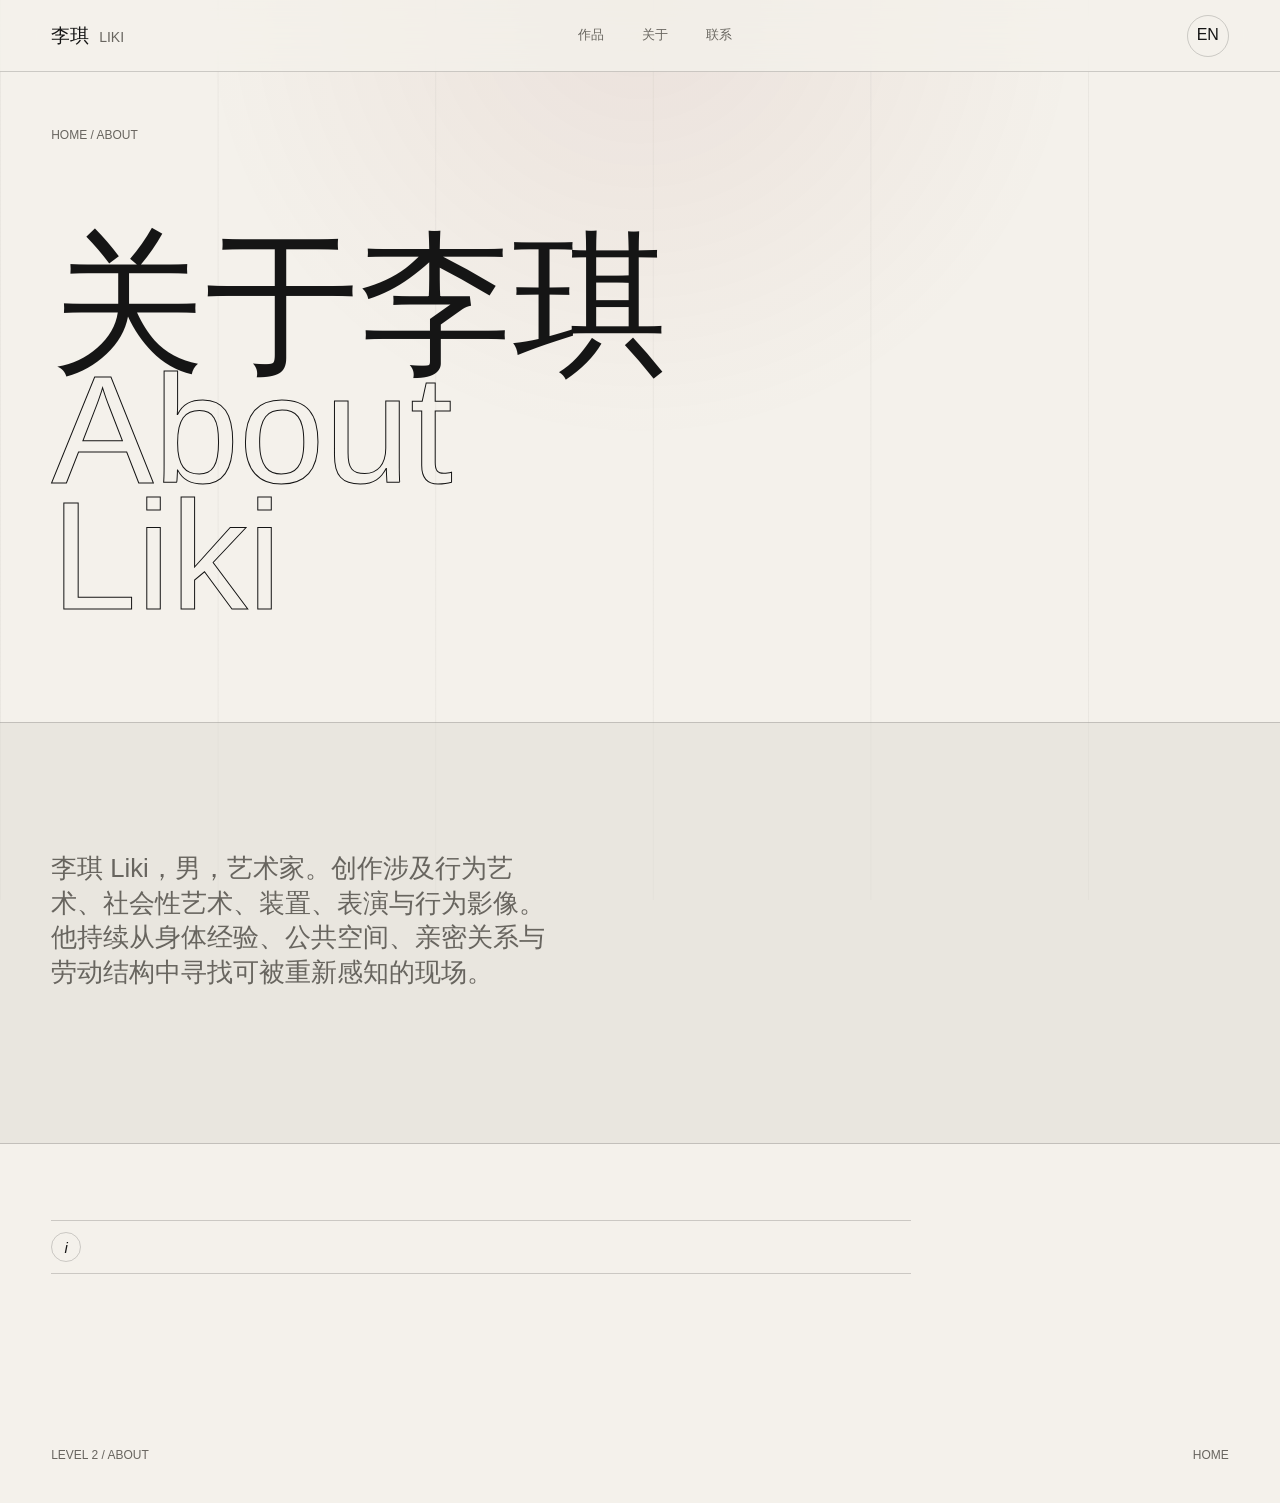
==== about.html @ e86f20c9 "Publish Liki artist website" ====
<!doctype html>
<html lang="zh-CN">
  <head>
    <meta charset="utf-8" />
    <meta name="viewport" content="width=device-width, initial-scale=1" />
    <title>关于 About / 李琪 Liki</title>
    <link rel="stylesheet" href="styles.css" />
  </head>
  <body class="lang-zh">
    <header class="site-header" data-reveal>
      <a class="brand" href="index.html"><span>李琪</span><span>Liki</span></a>
      <nav class="nav" aria-label="Primary navigation">
        <a href="works.html" data-i18n-zh="作品" data-i18n-en="Works">作品</a>
        <a href="about.html" data-i18n-zh="关于" data-i18n-en="About">关于</a>
        <a href="mailto:lnanjingee@gmail.com" data-i18n-zh="联系" data-i18n-en="Contact">联系</a>
      </nav>
      <button class="lang-toggle" type="button" aria-label="Switch language"><span data-lang-label>EN</span></button>
    </header>

    <main class="page-shell">
      <section class="page-title" data-reveal>
        <p class="path">Home / About</p>
        <h1>
          <span class="zh">关于李琪</span>
          <span class="roman">About Liki</span>
        </h1>
      </section>

      <section class="bio band about-block">
        <div class="bio-grid">
          <p class="zh" data-reveal>
            李琪 Liki，男，艺术家。创作涉及行为艺术、社会性艺术、装置、表演与行为影像。他持续从身体经验、公共空间、亲密关系与劳动结构中寻找可被重新感知的现场。
          </p>
          <p class="en" data-reveal>
            Liki is a male artist working with performance art, social art, installation, live performance, and moving image. His work searches for sites that can be perceived again through bodily experience, public space, intimacy, and structures of labor.
          </p>
        </div>
      </section>

      <section class="profile-drawer" data-reveal>
        <details>
          <summary aria-label="Open profile">
            <span class="info-icon" aria-hidden="true">i</span>
          </summary>
          <div class="profile-panel">
            <dl>
              <div><dt>Artist</dt><dd>李琪 / Liki</dd></div>
              <div><dt>Gender</dt><dd>男 / Male</dd></div>
              <div><dt>Education</dt><dd>西安美术学院跨媒体艺术系，2024级实验艺术专业硕士研究生。</dd></div>
              <div><dt>Practice</dt><dd>行为艺术、社会性艺术、装置、表演、行为影像</dd></div>
              <div><dt>Email</dt><dd><a href="mailto:lnanjingee@gmail.com">lnanjingee@gmail.com</a></dd></div>
            </dl>
          </div>
        </details>
      </section>

    </main>

    <footer class="site-footer">
      <span>Level 2 / About</span>
      <span><a href="index.html">Home</a></span>
    </footer>
    <script src="script.js"></script>
  </body>
</html>
---- styles.css ----
:root {
  color-scheme: light;
  --paper: #f4f1eb;
  --ink: #151515;
  --muted: #68655f;
  --line: rgba(21, 21, 21, 0.18);
  --field: #dedbd3;
  --rust: #8b2f24;
  --moss: #3f5145;
  --shadow: 0 24px 60px rgba(24, 22, 19, 0.14);
  --side: clamp(18px, 4vw, 56px);
  --max: 1460px;
}

* {
  box-sizing: border-box;
}

html {
  scroll-behavior: smooth;
}

body {
  margin: 0;
  background: var(--paper);
  color: var(--ink);
  font-family:
    "Inter", "Helvetica Neue", Arial, "Noto Sans SC", "Microsoft YaHei",
    sans-serif;
  font-size: 16px;
  line-height: 1.55;
  letter-spacing: 0;
}

body::before {
  position: fixed;
  inset: 0;
  z-index: -1;
  pointer-events: none;
  content: "";
  background:
    linear-gradient(90deg, rgba(21, 21, 21, 0.045) 1px, transparent 1px) 0 0 /
      17vw 100%,
    radial-gradient(circle at 50% 0%, rgba(139, 47, 36, 0.08), transparent 40%);
}

img {
  display: block;
  max-width: 100%;
}

a {
  color: inherit;
  text-decoration: none;
}

button {
  font: inherit;
}

.site-header {
  position: fixed;
  top: 0;
  left: 0;
  right: 0;
  z-index: 10;
  display: grid;
  grid-template-columns: auto 1fr auto;
  gap: 24px;
  align-items: center;
  min-height: 72px;
  padding: 14px var(--side);
  border-bottom: 1px solid var(--line);
  background: rgba(244, 241, 235, 0.78);
  backdrop-filter: blur(18px);
}

.brand {
  display: flex;
  gap: 10px;
  align-items: baseline;
  font-size: 19px;
  font-weight: 520;
}

.brand span:last-child {
  color: var(--muted);
  font-size: 14px;
  text-transform: uppercase;
}

.nav {
  display: flex;
  justify-content: center;
  gap: clamp(14px, 3vw, 38px);
  color: var(--muted);
  font-size: 13px;
}

.nav a,
.lang-toggle {
  transition:
    color 180ms ease,
    border-color 180ms ease,
    background 180ms ease;
}

.nav a:hover,
.nav a:focus-visible {
  color: var(--ink);
}

.lang-toggle {
  display: grid;
  place-items: center;
  width: 42px;
  height: 42px;
  border: 1px solid var(--line);
  border-radius: 50%;
  background: transparent;
  color: var(--ink);
  cursor: pointer;
}

.lang-toggle:hover,
.lang-toggle:focus-visible {
  border-color: var(--ink);
  background: rgba(21, 21, 21, 0.06);
}

main {
  overflow: hidden;
}

.hero {
  display: grid;
  grid-template-columns: minmax(0, 0.9fr) minmax(320px, 0.72fr);
  gap: clamp(34px, 7vw, 110px);
  align-items: end;
  min-height: 100vh;
  max-width: var(--max);
  margin: 0 auto;
  padding: 112px var(--side) 52px;
}

.hero-copy {
  padding-bottom: 8vh;
}

.eyebrow {
  margin: 0 0 18px;
  color: var(--muted);
  font-size: 12px;
  font-weight: 560;
  text-transform: uppercase;
}

h1,
h2,
h3,
p {
  margin-top: 0;
}

h1 {
  margin-bottom: 30px;
  font-size: clamp(76px, 15vw, 228px);
  font-weight: 430;
  line-height: 0.82;
}

h1 span {
  display: block;
}

h1 .roman {
  color: transparent;
  -webkit-text-stroke: 1px var(--ink);
}

.statement {
  display: grid;
  grid-template-columns: minmax(0, 1fr) minmax(0, 1fr);
  gap: 24px;
  max-width: 720px;
  border-top: 1px solid var(--ink);
  padding-top: 20px;
}

.statement p {
  margin-bottom: 0;
  color: var(--muted);
  font-size: clamp(17px, 2vw, 24px);
  line-height: 1.35;
}

.hero-image {
  margin: 0;
}

.hero-image img {
  width: 100%;
  height: min(70vh, 760px);
  object-fit: cover;
  filter: grayscale(18%) contrast(1.02);
  box-shadow: var(--shadow);
}

.hero-image figcaption {
  display: flex;
  justify-content: space-between;
  gap: 20px;
  padding-top: 12px;
  color: var(--muted);
  font-size: 12px;
  text-transform: uppercase;
}

.band {
  border-top: 1px solid var(--line);
  border-bottom: 1px solid var(--line);
  background: rgba(222, 219, 211, 0.5);
}

.intro,
.works,
.archive,
.practice,
.bio,
.contact {
  padding: clamp(70px, 10vw, 138px) var(--side);
}

.intro,
.works,
.archive,
.practice,
.bio,
.contact,
.site-footer {
  max-width: var(--max);
  margin: 0 auto;
}

.section-label {
  display: flex;
  justify-content: space-between;
  gap: 24px;
  margin-bottom: clamp(28px, 5vw, 64px);
  color: var(--muted);
  font-size: 12px;
  text-transform: uppercase;
}

.intro-grid,
.practice-content,
.bio-grid {
  display: grid;
  grid-template-columns: minmax(0, 0.9fr) minmax(0, 1fr);
  gap: clamp(28px, 8vw, 126px);
}

.intro h2,
.practice h2 {
  margin-bottom: 0;
  font-size: clamp(32px, 5vw, 76px);
  font-weight: 430;
  line-height: 1.04;
}

.intro h2 span,
.practice h2 span {
  display: block;
}

.intro-text {
  columns: 2;
  column-gap: 30px;
  color: var(--muted);
  font-size: clamp(17px, 1.5vw, 21px);
}

.intro-text p {
  break-inside: avoid;
}

.section-head {
  display: flex;
  justify-content: space-between;
  gap: 28px;
  align-items: end;
  margin-bottom: clamp(30px, 6vw, 74px);
}

.section-head h2,
.contact h2,
.bio h2 {
  margin-bottom: 0;
  font-size: clamp(40px, 7vw, 104px);
  font-weight: 430;
  line-height: 0.95;
}

.section-head h2 span,
.contact h2 span,
.bio h2 span {
  display: block;
}

.section-note {
  margin-bottom: 8px;
  color: var(--muted);
  font-size: 13px;
  text-align: right;
}

.work-list {
  display: grid;
  gap: 1px;
  background: var(--line);
  border-top: 1px solid var(--line);
  border-bottom: 1px solid var(--line);
}

.work {
  display: grid;
  grid-template-columns: minmax(260px, 0.95fr) minmax(0, 1fr);
  gap: clamp(22px, 5vw, 86px);
  align-items: stretch;
  background: var(--paper);
  padding: clamp(20px, 3vw, 38px) 0;
}

.feature-work {
  grid-template-columns: minmax(280px, 1.15fr) minmax(0, 0.8fr);
}

.work-media {
  position: relative;
  display: block;
  overflow: hidden;
  min-height: 320px;
  background: var(--field);
}

.work-media::after {
  position: absolute;
  inset: 0;
  content: "";
  border: 1px solid rgba(21, 21, 21, 0.1);
  pointer-events: none;
}

.work-media img {
  width: 100%;
  height: 100%;
  min-height: 320px;
  object-fit: cover;
  filter: grayscale(30%) contrast(1.06);
  transition:
    transform 700ms ease,
    filter 700ms ease;
}

.work-media:hover img,
.work-media:focus-visible img {
  transform: scale(1.025);
  filter: grayscale(0%) contrast(1.02);
}

.work-info {
  display: flex;
  flex-direction: column;
  justify-content: flex-end;
  min-height: 320px;
  padding: 0 clamp(0px, 2vw, 34px) 0 0;
}

.work-index,
.meta {
  color: var(--muted);
  font-size: 12px;
  text-transform: uppercase;
}

.work-index {
  margin-bottom: auto;
}

.work h3 {
  margin-bottom: 16px;
  font-size: clamp(27px, 4vw, 58px);
  font-weight: 430;
  line-height: 1.02;
}

.work h3 span {
  display: block;
  color: var(--muted);
  font-size: 0.42em;
  line-height: 1.3;
}

.work-info p:not(.work-index):not(.meta) {
  max-width: 620px;
  margin-bottom: 10px;
  color: var(--muted);
}

.archive-grid {
  display: grid;
  grid-template-columns: repeat(4, minmax(0, 1fr));
  gap: 18px;
}

.archive article {
  border: 1px solid var(--line);
  background: rgba(244, 241, 235, 0.48);
}

.archive img {
  width: 100%;
  aspect-ratio: 4 / 5;
  object-fit: cover;
  filter: grayscale(35%);
}

.archive h3,
.archive p {
  padding: 0 14px;
}

.archive h3 {
  margin: 14px 0 6px;
  font-size: 16px;
  font-weight: 520;
}

.archive p {
  margin-bottom: 16px;
  color: var(--muted);
  font-size: 12px;
}

.method-grid {
  display: grid;
  gap: 1px;
  background: var(--line);
}

.method-grid article {
  min-height: 180px;
  padding: 22px;
  background: var(--paper);
}

.method-grid span {
  display: block;
  margin-bottom: 46px;
  color: var(--rust);
  font-size: 12px;
  font-weight: 650;
  text-transform: uppercase;
}

.method-grid p {
  color: var(--muted);
}

.bio-grid {
  color: var(--muted);
  font-size: clamp(18px, 2vw, 28px);
  line-height: 1.35;
}

.contact {
  display: grid;
  grid-template-columns: minmax(0, 1fr) auto;
  gap: clamp(28px, 5vw, 72px);
  align-items: end;
  border-top: 1px solid var(--line);
}

.contact-link {
  align-self: center;
  border-bottom: 1px solid var(--ink);
  font-size: clamp(20px, 3vw, 44px);
  line-height: 1.1;
}

.contact-note {
  grid-column: 1 / -1;
  margin: 0;
  color: var(--muted);
  font-size: 13px;
}

.site-footer {
  display: flex;
  justify-content: space-between;
  gap: 24px;
  padding: 24px var(--side) 38px;
  color: var(--muted);
  font-size: 12px;
  text-transform: uppercase;
}

.home-hero {
  min-height: 92vh;
}

.hero-actions {
  display: flex;
  flex-wrap: wrap;
  gap: 18px;
  margin-top: 34px;
}

.text-link {
  display: inline-flex;
  align-items: center;
  min-height: 42px;
  border-bottom: 1px solid var(--ink);
  color: var(--ink);
  font-size: 13px;
  font-weight: 620;
  text-transform: uppercase;
}

.muted-link {
  color: var(--muted);
  border-color: var(--line);
}

.cutout-frame {
  clip-path: polygon(0 3%, 100% 0, 100% 94%, 92% 100%, 0 98%);
}

.cutout-frame img,
.project-card img,
.gallery-strip img {
  filter: saturate(0.72) contrast(1.08) brightness(0.96);
}

.page-shell {
  max-width: var(--max);
  margin: 0 auto;
  padding: 126px var(--side) 72px;
}

.page-title {
  display: grid;
  grid-template-columns: minmax(0, 1.1fr) minmax(280px, 0.7fr);
  gap: clamp(26px, 7vw, 110px);
  align-items: end;
  margin-bottom: clamp(54px, 8vw, 104px);
}

.page-title h1 {
  grid-column: 1;
  margin: 0;
  font-size: clamp(62px, 12vw, 170px);
}

.page-title > p:not(.path) {
  grid-column: 2;
  margin-bottom: 16px;
  color: var(--muted);
  font-size: clamp(16px, 1.5vw, 21px);
}

.path {
  grid-column: 1 / -1;
  margin: 0 0 8px;
  color: var(--muted);
  font-size: 12px;
  text-transform: uppercase;
}

.project-grid {
  display: grid;
  grid-template-columns: repeat(4, minmax(0, 1fr));
  gap: 1px;
  background: var(--line);
  border: 1px solid var(--line);
}

.project-card {
  display: grid;
  grid-template-rows: auto auto 1fr auto;
  min-height: 430px;
  padding: 14px;
  background: var(--paper);
  transition:
    background 180ms ease,
    color 180ms ease;
}

.project-card.large {
  grid-column: span 2;
}

.project-card:hover,
.project-card:focus-visible {
  background: var(--ink);
  color: var(--paper);
}

.project-card img {
  width: 100%;
  aspect-ratio: 4 / 3;
  object-fit: cover;
  margin-bottom: 24px;
  background: var(--field);
}

.project-card.large img {
  aspect-ratio: 16 / 9;
}

.project-card > span {
  color: var(--muted);
  font-size: 12px;
}

.project-card h3 {
  align-self: end;
  margin: 38px 0 12px;
  font-size: clamp(24px, 3vw, 44px);
  font-weight: 430;
  line-height: 1.05;
}

.project-card h3 small {
  display: block;
  margin-top: 6px;
  color: var(--muted);
  font-size: 0.42em;
  line-height: 1.25;
}

.project-card p {
  margin: 0;
  color: var(--muted);
  font-size: 12px;
  text-transform: uppercase;
}

.project-card:hover h3 small,
.project-card:hover p,
.project-card:hover > span {
  color: rgba(244, 241, 235, 0.68);
}

.muted-card {
  cursor: default;
}

.about-block {
  margin-left: calc(var(--side) * -1);
  margin-right: calc(var(--side) * -1);
}

.profile-grid {
  display: grid;
  grid-template-columns: minmax(0, 0.75fr) minmax(0, 1fr);
  gap: 1px;
  margin: clamp(48px, 7vw, 94px) 0;
  background: var(--line);
  border: 1px solid var(--line);
}

.profile-drawer {
  max-width: 860px;
  margin: clamp(34px, 6vw, 76px) 0;
}

.profile-drawer details {
  border-top: 1px solid var(--line);
  border-bottom: 1px solid var(--line);
}

.profile-drawer summary {
  display: inline-flex;
  gap: 12px;
  align-items: center;
  min-height: 52px;
  color: var(--muted);
  cursor: pointer;
  font-size: 13px;
  list-style: none;
  text-transform: uppercase;
}

.profile-drawer summary::-webkit-details-marker {
  display: none;
}

.info-icon {
  display: grid;
  place-items: center;
  width: 30px;
  height: 30px;
  border: 1px solid var(--line);
  border-radius: 50%;
  color: var(--ink);
  font-size: 15px;
  font-style: italic;
  line-height: 1;
  text-transform: none;
}

.profile-drawer details[open] .info-icon {
  background: var(--ink);
  color: var(--paper);
}

.profile-drawer .profile-panel {
  border-top: 1px solid var(--line);
  padding-left: 0;
  padding-right: 0;
}

.profile-panel {
  background: var(--paper);
  padding: clamp(22px, 4vw, 44px);
}

.profile-panel h2 {
  margin-bottom: 34px;
  font-size: clamp(28px, 4vw, 54px);
  font-weight: 430;
}

.profile-panel dl {
  display: grid;
  gap: 1px;
  margin: 0;
  background: var(--line);
}

.profile-panel dl div {
  display: grid;
  grid-template-columns: 110px 1fr;
  gap: 18px;
  padding: 16px 0;
  background: var(--paper);
}

.profile-panel dt,
.cv-list time {
  color: var(--muted);
  font-size: 12px;
  text-transform: uppercase;
}

.profile-panel dd {
  margin: 0;
}

.cv-list {
  display: grid;
  gap: 18px;
  margin: 0;
  padding: 0;
  list-style: none;
}

.cv-list li {
  display: grid;
  grid-template-columns: 90px 1fr;
  gap: 20px;
  border-top: 1px solid var(--line);
  padding-top: 18px;
}

.project-page {
  padding-bottom: 0;
}

.project-hero {
  display: grid;
  grid-template-columns: minmax(0, 1fr) minmax(280px, 0.72fr);
  gap: clamp(30px, 7vw, 110px);
  align-items: end;
  margin-bottom: clamp(38px, 6vw, 72px);
}

.project-hero .path {
  grid-column: 1 / -1;
}

.project-hero h1 {
  margin: 0;
  font-size: clamp(48px, 8vw, 118px);
  line-height: 0.96;
}

.project-hero h1 span {
  display: block;
  margin-top: 10px;
  color: var(--muted);
  font-size: 0.25em;
  line-height: 1.25;
  text-transform: uppercase;
}

.project-meta {
  display: grid;
  gap: 1px;
  margin: 0;
  background: var(--line);
  border-top: 1px solid var(--line);
  border-bottom: 1px solid var(--line);
}

.project-meta div {
  display: grid;
  grid-template-columns: 95px 1fr;
  gap: 18px;
  padding: 14px 0;
  background: var(--paper);
}

.project-meta dt {
  color: var(--muted);
  font-size: 12px;
  text-transform: uppercase;
}

.project-meta dd {
  margin: 0;
}

.gallery-module {
  margin-left: calc(var(--side) * -1);
  margin-right: calc(var(--side) * -1);
  padding: 22px var(--side) 34px;
  border-top: 1px solid var(--line);
  border-bottom: 1px solid var(--line);
  background: rgba(222, 219, 211, 0.5);
}

.gallery-hint {
  margin-bottom: 14px;
  color: var(--muted);
  font-size: 12px;
  text-transform: uppercase;
}

.gallery-strip {
  display: grid;
  grid-auto-flow: column;
  grid-auto-columns: minmax(320px, 72vw);
  gap: 16px;
  overflow-x: auto;
  overscroll-behavior-inline: contain;
  scroll-snap-type: x mandatory;
  padding-bottom: 16px;
}

.gallery-strip figure {
  margin: 0;
  scroll-snap-align: start;
}

.gallery-strip img {
  width: 100%;
  height: min(62vh, 620px);
  object-fit: cover;
  background: var(--field);
}

.gallery-strip .wide {
  grid-column: span 1;
}

.gallery-strip .portrait img {
  object-position: center top;
}

.gallery-strip figcaption {
  margin-top: 10px;
  color: var(--muted);
  font-size: 12px;
  text-transform: uppercase;
}

.project-text {
  display: grid;
  grid-template-columns: minmax(0, 0.72fr) minmax(0, 1fr);
  gap: clamp(28px, 8vw, 120px);
  padding: clamp(54px, 8vw, 110px) 0;
}

.project-text article {
  grid-column: 2;
}

.project-text h2 {
  margin-bottom: 24px;
  color: var(--rust);
  font-size: 12px;
  text-transform: uppercase;
}

.project-text p {
  color: var(--muted);
  font-size: clamp(17px, 1.6vw, 22px);
}

.detail-nav {
  display: flex;
  justify-content: space-between;
  gap: 20px;
  margin-left: calc(var(--side) * -1);
  margin-right: calc(var(--side) * -1);
  padding: 24px var(--side) 38px;
  border-top: 1px solid var(--line);
  color: var(--muted);
  font-size: 13px;
  text-transform: uppercase;
}

.detail-nav a:hover {
  color: var(--ink);
}

[data-reveal] {
  opacity: 1;
  transform: translateY(0);
  transition:
    opacity 700ms ease,
    transform 700ms ease;
}

[data-reveal].is-visible {
  opacity: 1;
  transform: translateY(0);
}

body.lang-en .zh,
body.lang-zh .en {
  display: none;
}

body.lang-zh .zh,
body.lang-en .en {
  display: block;
}

@media (prefers-reduced-motion: reduce) {
  html {
    scroll-behavior: auto;
  }

  *,
  *::before,
  *::after {
    transition-duration: 0.01ms !important;
    animation-duration: 0.01ms !important;
  }
}

@media (max-width: 980px) {
  .site-header {
    grid-template-columns: 1fr auto;
  }

  .nav {
    grid-column: 1 / -1;
    order: 3;
    justify-content: flex-start;
    overflow-x: auto;
    padding-bottom: 2px;
  }

  .hero {
    grid-template-columns: 1fr;
    min-height: auto;
    padding-top: 132px;
  }

  .hero-copy {
    padding-bottom: 0;
  }

  .hero-image img {
    height: 62vh;
  }

  .intro-grid,
  .practice-content,
  .bio-grid,
  .contact {
    grid-template-columns: 1fr;
  }

  .intro-text {
    columns: 1;
  }

  .work,
  .feature-work {
    grid-template-columns: 1fr;
  }

  .work-info {
    min-height: auto;
    padding: 0;
  }

  .work-index {
    margin-bottom: 26px;
  }

  .archive-grid {
    grid-template-columns: repeat(2, minmax(0, 1fr));
  }

  .page-title,
  .project-hero,
  .profile-grid,
  .project-text {
    grid-template-columns: 1fr;
  }

  .page-title > p:not(.path),
  .project-text article {
    grid-column: 1;
  }

  .project-grid {
    grid-template-columns: repeat(2, minmax(0, 1fr));
  }
}

@media (max-width: 620px) {
  .site-header {
    gap: 12px;
    min-height: 64px;
  }

  .brand {
    font-size: 17px;
  }

  .nav {
    gap: 18px;
    font-size: 12px;
  }

  .hero {
    padding-top: 122px;
  }

  h1 {
    font-size: clamp(64px, 23vw, 112px);
  }

  .statement {
    grid-template-columns: 1fr;
  }

  .hero-image img {
    height: 56vh;
  }

  .section-head {
    display: block;
  }

  .section-note {
    margin-top: 18px;
    text-align: left;
  }

  .work-media,
  .work-media img {
    min-height: 260px;
  }

  .archive-grid {
    grid-template-columns: 1fr;
  }

  .project-grid {
    grid-template-columns: 1fr;
  }

  .project-card.large {
    grid-column: span 1;
  }

  .project-card {
    min-height: 360px;
  }

  .profile-panel dl div,
  .cv-list li,
  .project-meta div {
    grid-template-columns: 1fr;
    gap: 6px;
  }

  .gallery-strip {
    grid-auto-columns: minmax(260px, 86vw);
  }

  .gallery-strip img {
    height: 52vh;
  }

  .detail-nav {
    display: grid;
  }

  .contact-link {
    justify-self: start;
    max-width: 100%;
    overflow-wrap: anywhere;
  }
}
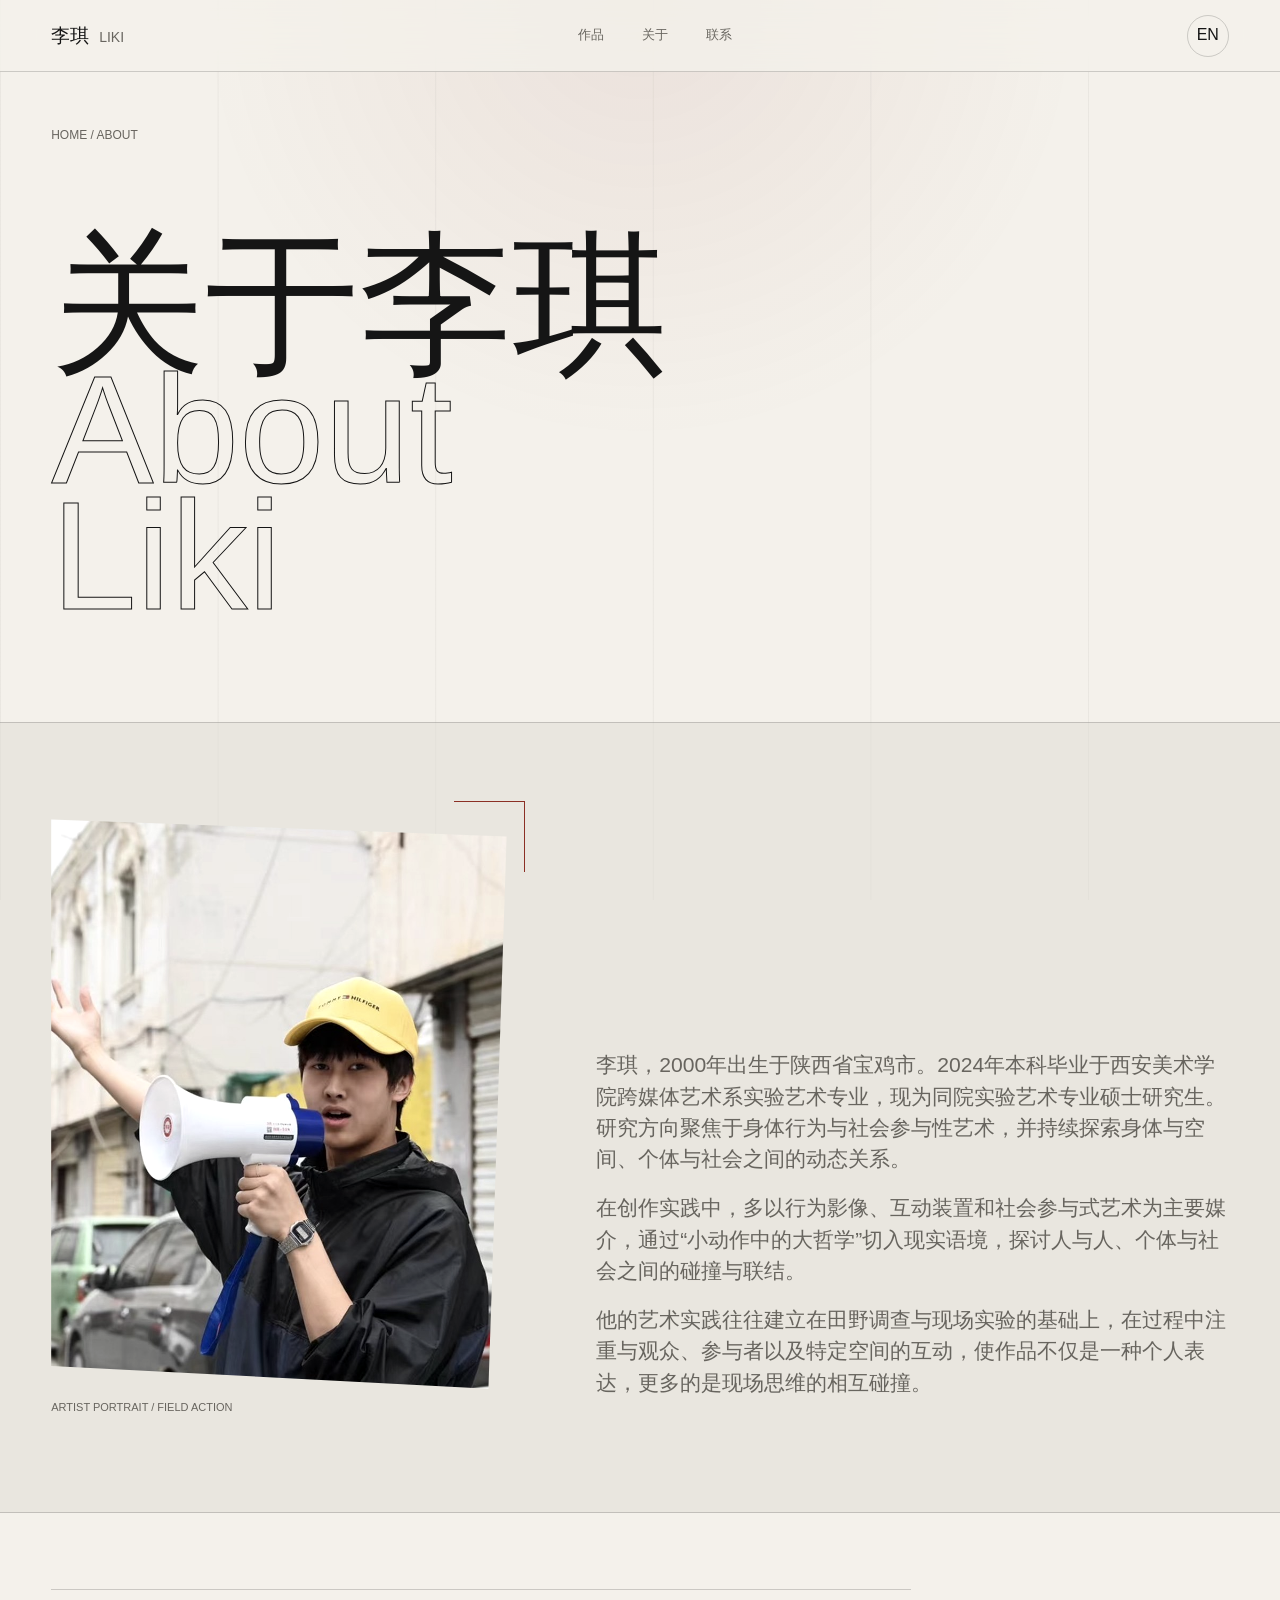
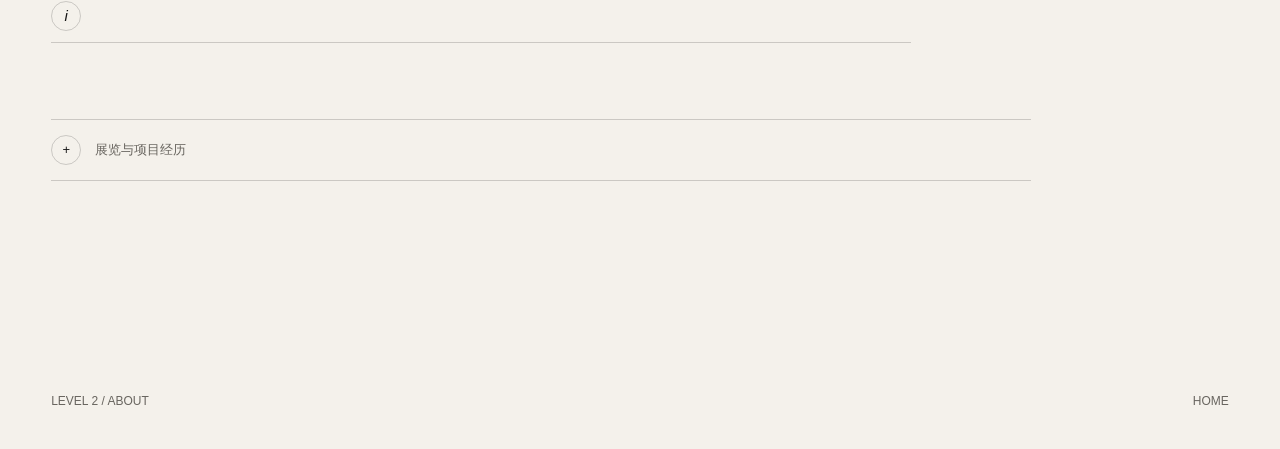
==== commit 44d6f16d: "Add artist bio portrait and visual details" ====
--- a/about.html
+++ b/about.html
@@ -26,13 +26,26 @@
         </h1>
       </section>
 
-      <section class="bio band about-block">
-        <div class="bio-grid">
-          <p class="zh" data-reveal>
-            李琪 Liki，男，艺术家。创作涉及行为艺术、社会性艺术、装置、表演与行为影像。他持续从身体经验、公共空间、亲密关系与劳动结构中寻找可被重新感知的现场。
+      <section class="artist-profile band about-block">
+        <figure class="profile-image" data-reveal>
+          <img src="assets/artist-portrait.jpg" alt="李琪艺术家照片" />
+          <figcaption>ARTIST PORTRAIT / FIELD ACTION</figcaption>
+        </figure>
+        <div class="profile-copy" data-reveal>
+          <p class="zh">
+            李琪，2000年出生于陕西省宝鸡市。2024年本科毕业于西安美术学院跨媒体艺术系实验艺术专业，现为同院实验艺术专业硕士研究生。研究方向聚焦于身体行为与社会参与性艺术，并持续探索身体与空间、个体与社会之间的动态关系。
           </p>
-          <p class="en" data-reveal>
-            Liki is a male artist working with performance art, social art, installation, live performance, and moving image. His work searches for sites that can be perceived again through bodily experience, public space, intimacy, and structures of labor.
+          <p class="zh">
+            在创作实践中，多以行为影像、互动装置和社会参与式艺术为主要媒介，通过“小动作中的大哲学”切入现实语境，探讨人与人、个体与社会之间的碰撞与联结。
+          </p>
+          <p class="zh">
+            他的艺术实践往往建立在田野调查与现场实验的基础上，在过程中注重与观众、参与者以及特定空间的互动，使作品不仅是一种个人表达，更多的是现场思维的相互碰撞。
+          </p>
+          <p class="en">
+            Li Qi, born in Baoji, Shaanxi Province in 2000, graduated from the Experimental Art program of the Department of Transmedia Art at Xi'an Academy of Fine Arts in 2024. He is currently a master's student in Experimental Art at the same academy.
+          </p>
+          <p class="en">
+            His research focuses on bodily action and socially engaged art, exploring the dynamic relations between body and space, individual and society. His practice often uses performance video, interactive installation, and participatory art to enter reality through small actions and large philosophical questions.
           </p>
         </div>
       </section>
@@ -54,6 +67,25 @@
         </details>
       </section>
 
+      <section class="project-history" data-reveal>
+        <details>
+          <summary>
+            <span class="history-mark">+</span>
+            <span class="zh">展览与项目经历</span>
+            <span class="en">Exhibitions and Projects</span>
+          </summary>
+          <ol>
+            <li><time>2022-2023</time><span>参与第四届、第五届关中忙罢艺术节开幕工作活动。</span></li>
+            <li><time>2023.03</time><span>《社区剧场-发现旅行团》参展第一届西安社区(艺术)实践季。</span></li>
+            <li><time>2023.03</time><span>《系统环工作坊一废物变变变》参展第一届西安社区(艺术)实践季。</span></li>
+            <li><time>2023.06</time><span>《城or村?-不可言说的观念碰撞》参展【空间与地方:中国社区美育行动计划】。</span></li>
+            <li><time>2023.06</time><span>社会性艺术作品《r村一不可言说的观念碰撞》参展第一届“系统生态-西安社区艺术实践季”。</span></li>
+            <li><time>2023.12</time><span>《“可见”妈妈劳务市场》参展第五届忙罢艺术节。</span></li>
+            <li><time>2024.11</time><span>《千锤百炼》参展2024年第二届广西实验艺术双年展。</span></li>
+          </ol>
+        </details>
+      </section>
+
     </main>
 
     <footer class="site-footer">
--- a/styles.css
+++ b/styles.css
@@ -473,6 +473,55 @@
   line-height: 1.35;
 }
 
+.artist-profile {
+  display: grid;
+  grid-template-columns: minmax(280px, 0.72fr) minmax(0, 1fr);
+  gap: clamp(28px, 7vw, 96px);
+  align-items: end;
+  padding: clamp(44px, 8vw, 96px) var(--side);
+}
+
+.profile-image {
+  position: relative;
+  margin: 0;
+}
+
+.profile-image::before {
+  position: absolute;
+  top: -18px;
+  right: -18px;
+  width: 70px;
+  height: 70px;
+  border-top: 1px solid var(--rust);
+  border-right: 1px solid var(--rust);
+  content: "";
+}
+
+.profile-image img {
+  width: 100%;
+  aspect-ratio: 4 / 5;
+  object-fit: cover;
+  clip-path: polygon(0 0, 100% 3%, 96% 100%, 0 96%);
+  filter: saturate(0.72) contrast(1.06);
+}
+
+.profile-image figcaption {
+  margin-top: 10px;
+  color: var(--muted);
+  font-size: 11px;
+  text-transform: uppercase;
+}
+
+.profile-copy {
+  color: var(--muted);
+  font-size: clamp(17px, 1.65vw, 23px);
+  line-height: 1.48;
+}
+
+.profile-copy p {
+  margin-bottom: 18px;
+}
+
 .contact {
   display: grid;
   grid-template-columns: minmax(0, 1fr) auto;
@@ -514,6 +563,29 @@
   flex-wrap: wrap;
   gap: 18px;
   margin-top: 34px;
+}
+
+.artist-chip {
+  display: inline-flex;
+  gap: 14px;
+  align-items: center;
+  margin-bottom: 28px;
+  color: var(--muted);
+  font-size: 11px;
+  text-transform: uppercase;
+}
+
+.artist-chip img {
+  width: 58px;
+  height: 58px;
+  border: 1px solid var(--line);
+  border-radius: 50%;
+  object-fit: cover;
+  filter: saturate(0.82) contrast(1.08);
+}
+
+.artist-chip span span {
+  display: block;
 }
 
 .text-link {
@@ -540,6 +612,44 @@
 .project-card img,
 .gallery-strip img {
   filter: saturate(0.72) contrast(1.08) brightness(0.96);
+}
+
+.signal-band {
+  display: grid;
+  grid-template-columns: repeat(5, minmax(8px, 1fr)) auto repeat(5, minmax(8px, 1fr));
+  gap: 9px;
+  align-items: center;
+  max-width: var(--max);
+  margin: 0 auto;
+  padding: 18px var(--side);
+  border-top: 1px solid var(--line);
+  border-bottom: 1px solid var(--line);
+  color: var(--muted);
+}
+
+.signal-band span {
+  display: block;
+  height: 1px;
+  background: var(--line);
+}
+
+.signal-band span:nth-child(2),
+.signal-band span:nth-child(10) {
+  height: 18px;
+  background: var(--rust);
+}
+
+.signal-band span:nth-child(4),
+.signal-band span:nth-child(8) {
+  height: 34px;
+  background: var(--moss);
+}
+
+.signal-band p {
+  margin: 0;
+  white-space: nowrap;
+  font-size: 11px;
+  text-transform: uppercase;
 }
 
 .page-shell {
@@ -721,6 +831,66 @@
   padding-right: 0;
 }
 
+.project-history {
+  max-width: 980px;
+  margin: 0 0 clamp(64px, 9vw, 120px);
+  border-top: 1px solid var(--line);
+  border-bottom: 1px solid var(--line);
+}
+
+.project-history summary {
+  display: inline-flex;
+  gap: 14px;
+  align-items: center;
+  min-height: 60px;
+  color: var(--muted);
+  cursor: pointer;
+  font-size: 13px;
+  list-style: none;
+  text-transform: uppercase;
+}
+
+.project-history summary::-webkit-details-marker {
+  display: none;
+}
+
+.history-mark {
+  display: grid;
+  place-items: center;
+  width: 30px;
+  height: 30px;
+  border: 1px solid var(--line);
+  border-radius: 50%;
+  color: var(--ink);
+}
+
+.project-history details[open] .history-mark {
+  background: var(--ink);
+  color: var(--paper);
+}
+
+.project-history ol {
+  display: grid;
+  gap: 1px;
+  margin: 0;
+  padding: 0 0 26px;
+  background: var(--line);
+  list-style: none;
+}
+
+.project-history li {
+  display: grid;
+  grid-template-columns: 120px 1fr;
+  gap: 20px;
+  padding: 16px 0;
+  background: var(--paper);
+}
+
+.project-history time {
+  color: var(--muted);
+  font-size: 12px;
+}
+
 .profile-panel {
   background: var(--paper);
   padding: clamp(22px, 4vw, 44px);
@@ -992,6 +1162,7 @@
   .intro-grid,
   .practice-content,
   .bio-grid,
+  .artist-profile,
   .contact {
     grid-template-columns: 1fr;
   }
@@ -1111,6 +1282,21 @@
     height: 52vh;
   }
 
+  .signal-band {
+    grid-template-columns: repeat(3, 1fr);
+  }
+
+  .signal-band p {
+    grid-column: 1 / -1;
+    grid-row: 1;
+    white-space: normal;
+  }
+
+  .project-history li {
+    grid-template-columns: 1fr;
+    gap: 6px;
+  }
+
   .detail-nav {
     display: grid;
   }
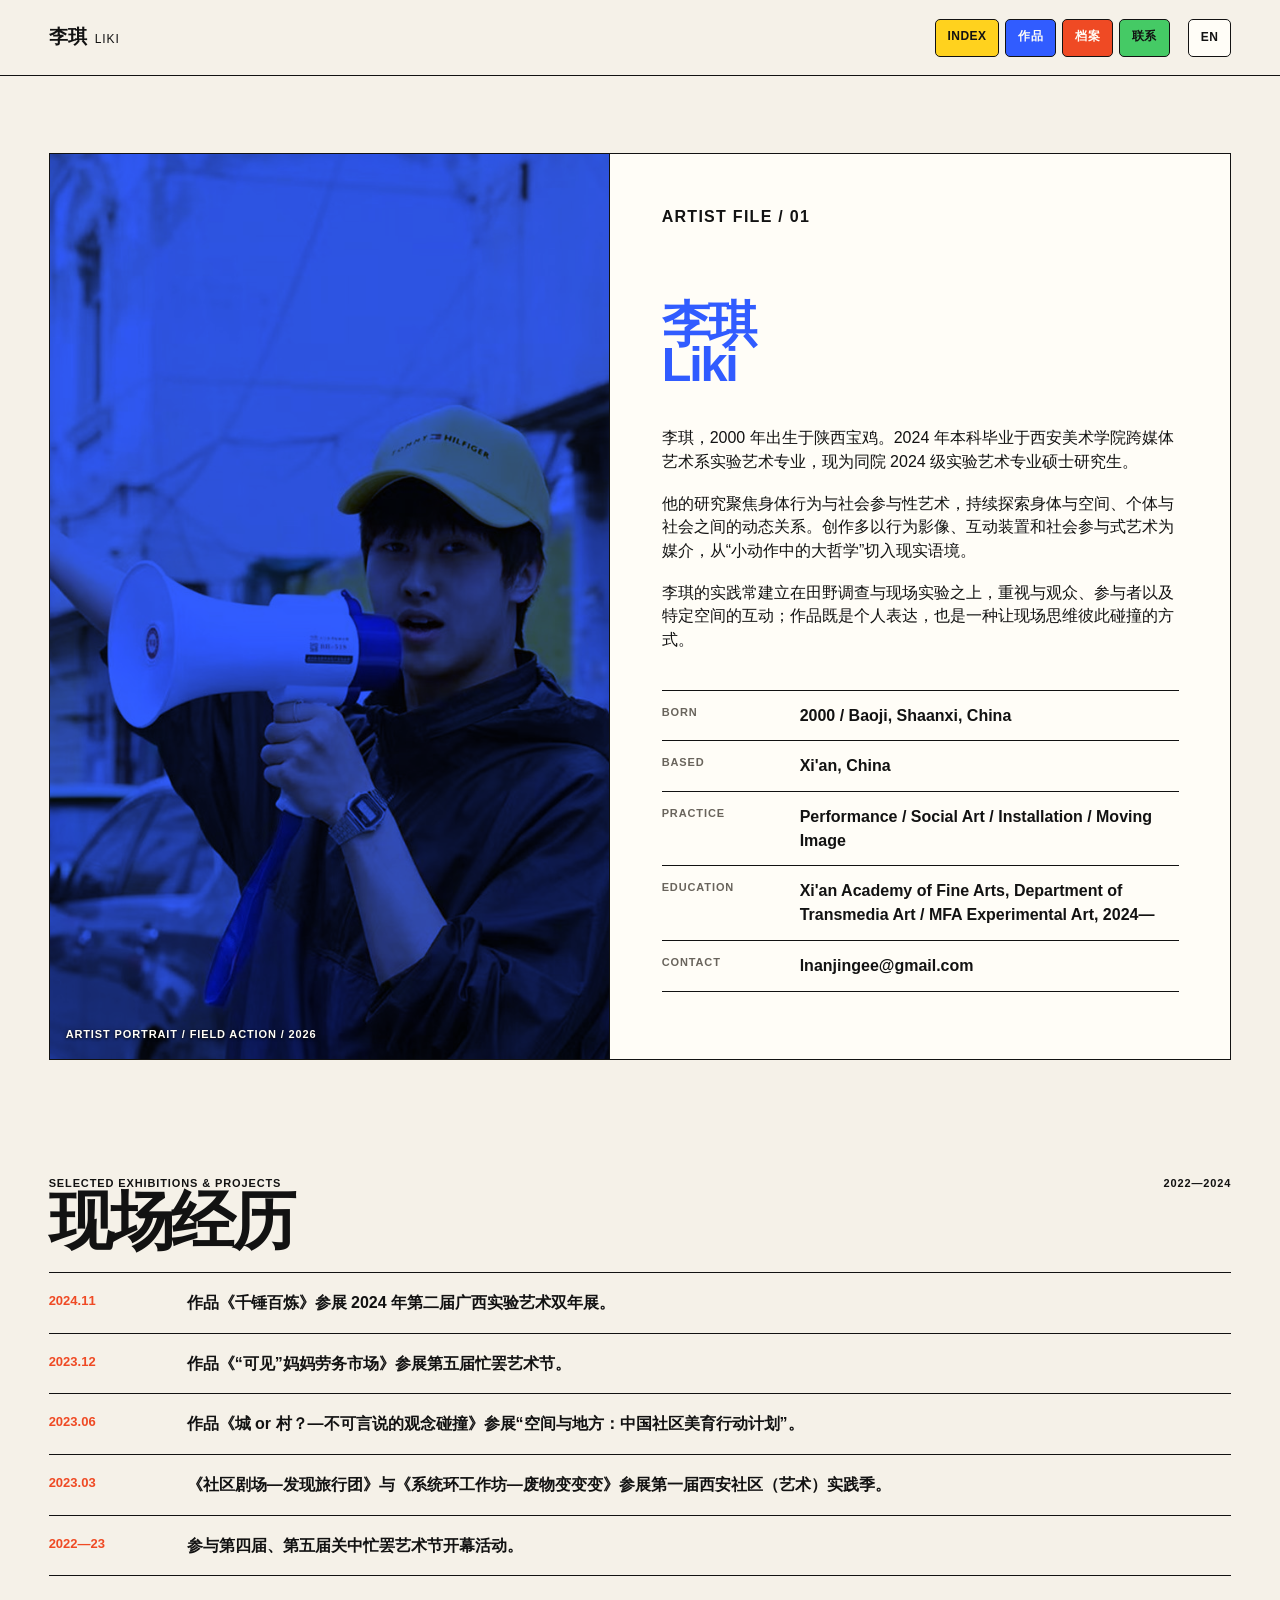
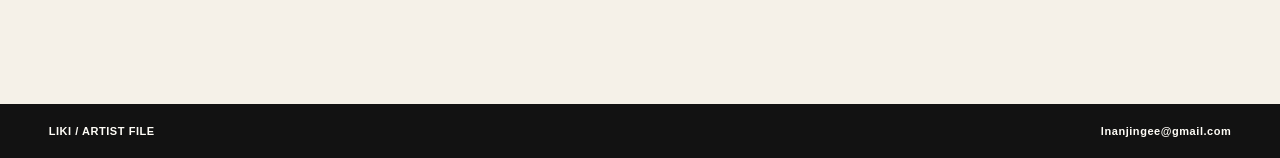
==== commit 2c87f8e2: "Redesign Liki site as action archive" ====
--- a/about.html
+++ b/about.html
@@ -3,95 +3,53 @@
   <head>
     <meta charset="utf-8" />
     <meta name="viewport" content="width=device-width, initial-scale=1" />
-    <title>关于 About / 李琪 Liki</title>
+    <meta name="description" content="李琪 Liki 的艺术家档案与项目经历。" />
+    <title>Artist File / 李琪 Liki</title>
     <link rel="stylesheet" href="styles.css" />
   </head>
   <body class="lang-zh">
-    <header class="site-header" data-reveal>
-      <a class="brand" href="index.html"><span>李琪</span><span>Liki</span></a>
-      <nav class="nav" aria-label="Primary navigation">
-        <a href="works.html" data-i18n-zh="作品" data-i18n-en="Works">作品</a>
-        <a href="about.html" data-i18n-zh="关于" data-i18n-en="About">关于</a>
-        <a href="mailto:lnanjingee@gmail.com" data-i18n-zh="联系" data-i18n-en="Contact">联系</a>
-      </nav>
+    <header class="site-header">
+      <a class="brand" href="index.html" aria-label="李琪 Liki 首页"><span>李琪</span><span>Liki</span></a>
+      <nav class="nav" aria-label="Primary navigation"><a href="index.html">Index</a><a href="works.html" data-i18n-zh="作品" data-i18n-en="Works">作品</a><a href="about.html" data-i18n-zh="档案" data-i18n-en="Bio">档案</a><a href="index.html#contact" data-i18n-zh="联系" data-i18n-en="Contact">联系</a></nav>
       <button class="lang-toggle" type="button" aria-label="Switch language"><span data-lang-label>EN</span></button>
     </header>
-
     <main class="page-shell">
-      <section class="page-title" data-reveal>
-        <p class="path">Home / About</p>
-        <h1>
-          <span class="zh">关于李琪</span>
-          <span class="roman">About Liki</span>
-        </h1>
-      </section>
-
-      <section class="artist-profile band about-block">
-        <figure class="profile-image" data-reveal>
-          <img src="assets/artist-portrait.jpg" alt="李琪艺术家照片" />
-          <figcaption>ARTIST PORTRAIT / FIELD ACTION</figcaption>
-        </figure>
-        <div class="profile-copy" data-reveal>
-          <p class="zh">
-            李琪，2000年出生于陕西省宝鸡市。2024年本科毕业于西安美术学院跨媒体艺术系实验艺术专业，现为同院实验艺术专业硕士研究生。研究方向聚焦于身体行为与社会参与性艺术，并持续探索身体与空间、个体与社会之间的动态关系。
-          </p>
-          <p class="zh">
-            在创作实践中，多以行为影像、互动装置和社会参与式艺术为主要媒介，通过“小动作中的大哲学”切入现实语境，探讨人与人、个体与社会之间的碰撞与联结。
-          </p>
-          <p class="zh">
-            他的艺术实践往往建立在田野调查与现场实验的基础上，在过程中注重与观众、参与者以及特定空间的互动，使作品不仅是一种个人表达，更多的是现场思维的相互碰撞。
-          </p>
-          <p class="en">
-            Li Qi, born in Baoji, Shaanxi Province in 2000, graduated from the Experimental Art program of the Department of Transmedia Art at Xi'an Academy of Fine Arts in 2024. He is currently a master's student in Experimental Art at the same academy.
-          </p>
-          <p class="en">
-            His research focuses on bodily action and socially engaged art, exploring the dynamic relations between body and space, individual and society. His practice often uses performance video, interactive installation, and participatory art to enter reality through small actions and large philosophical questions.
-          </p>
+      <section class="artist-file" data-reveal>
+        <figure class="file-photo"><img src="assets/artist-portrait.jpg" alt="李琪艺术家照" /><figcaption>ARTIST PORTRAIT / FIELD ACTION / 2026</figcaption></figure>
+        <div class="file-copy">
+          <div class="file-heading"><p class="path">ARTIST FILE / 01</p><h1><span class="zh">李琪</span><span class="en">Li Qi</span><span>Liki</span></h1></div>
+          <div class="zh">
+            <p>李琪，2000 年出生于陕西宝鸡。2024 年本科毕业于西安美术学院跨媒体艺术系实验艺术专业，现为同院 2024 级实验艺术专业硕士研究生。</p>
+            <p>他的研究聚焦身体行为与社会参与性艺术，持续探索身体与空间、个体与社会之间的动态关系。创作多以行为影像、互动装置和社会参与式艺术为媒介，从“小动作中的大哲学”切入现实语境。</p>
+            <p>李琪的实践常建立在田野调查与现场实验之上，重视与观众、参与者以及特定空间的互动；作品既是个人表达，也是一种让现场思维彼此碰撞的方式。</p>
+          </div>
+          <div class="en">
+            <p>Li Qi, born in Baoji, Shaanxi in 2000, graduated from Experimental Art at the Department of Transmedia Art, Xi'an Academy of Fine Arts in 2024. He is currently a master's student in Experimental Art at the same academy.</p>
+            <p>His research focuses on bodily action and socially engaged art, exploring the dynamic relations between body and space, individual and society. His practice uses performance video, interactive installation, and participatory art.</p>
+            <p>Built through fieldwork and site experiments, his works value encounters with viewers, participants, and particular places. They are both personal expressions and spaces where situated thought can collide.</p>
+          </div>
+          <dl class="file-data">
+            <div><dt>Born</dt><dd>2000 / Baoji, Shaanxi, China</dd></div>
+            <div><dt>Based</dt><dd>Xi'an, China</dd></div>
+            <div><dt>Practice</dt><dd>Performance / Social Art / Installation / Moving Image</dd></div>
+            <div><dt>Education</dt><dd>Xi'an Academy of Fine Arts, Department of Transmedia Art / MFA Experimental Art, 2024—</dd></div>
+            <div><dt>Contact</dt><dd><a href="mailto:lnanjingee@gmail.com">lnanjingee@gmail.com</a></dd></div>
+          </dl>
         </div>
       </section>
 
-      <section class="profile-drawer" data-reveal>
-        <details>
-          <summary aria-label="Open profile">
-            <span class="info-icon" aria-hidden="true">i</span>
-          </summary>
-          <div class="profile-panel">
-            <dl>
-              <div><dt>Artist</dt><dd>李琪 / Liki</dd></div>
-              <div><dt>Gender</dt><dd>男 / Male</dd></div>
-              <div><dt>Education</dt><dd>西安美术学院跨媒体艺术系，2024级实验艺术专业硕士研究生。</dd></div>
-              <div><dt>Practice</dt><dd>行为艺术、社会性艺术、装置、表演、行为影像</dd></div>
-              <div><dt>Email</dt><dd><a href="mailto:lnanjingee@gmail.com">lnanjingee@gmail.com</a></dd></div>
-            </dl>
-          </div>
-        </details>
+      <section class="timeline" data-reveal>
+        <div class="timeline-heading"><div><p class="section-kicker">Selected Exhibitions & Projects</p><h2><span class="zh">现场经历</span><span class="en">Site History</span></h2></div><span class="meta-label">2022—2024</span></div>
+        <ol class="timeline-list">
+          <li><time>2024.11</time><p class="zh">作品《千锤百炼》参展 2024 年第二届广西实验艺术双年展。</p><p class="en">Forged Through Hardship shown in the Second Guangxi Experimental Art Biennale.</p></li>
+          <li><time>2023.12</time><p class="zh">作品《“可见”妈妈劳务市场》参展第五届忙罢艺术节。</p><p class="en">“Visible” Mothers' Labor Market shown in the Fifth Mangba Art Festival.</p></li>
+          <li><time>2023.06</time><p class="zh">作品《城 or 村？—不可言说的观念碰撞》参展“空间与地方：中国社区美育行动计划”。</p><p class="en">City or Village?—Unspeakable Collisions of Ideas shown in Space and Place: China Community Aesthetic Education Action Plan.</p></li>
+          <li><time>2023.03</time><p class="zh">《社区剧场—发现旅行团》与《系统环工作坊—废物变变变》参展第一届西安社区（艺术）实践季。</p><p class="en">Community Theatre—Discovery Travel Group and System Loop Workshop—Waste Transforms shown in the first Xi'an Community Art Practice Season.</p></li>
+          <li><time>2022—23</time><p class="zh">参与第四届、第五届关中忙罢艺术节开幕活动。</p><p class="en">Participated in the opening activities of the Fourth and Fifth Guanzhong Mangba Art Festival.</p></li>
+        </ol>
       </section>
-
-      <section class="project-history" data-reveal>
-        <details>
-          <summary>
-            <span class="history-mark">+</span>
-            <span class="zh">展览与项目经历</span>
-            <span class="en">Exhibitions and Projects</span>
-          </summary>
-          <ol>
-            <li><time>2022-2023</time><span>参与第四届、第五届关中忙罢艺术节开幕工作活动。</span></li>
-            <li><time>2023.03</time><span>《社区剧场-发现旅行团》参展第一届西安社区(艺术)实践季。</span></li>
-            <li><time>2023.03</time><span>《系统环工作坊一废物变变变》参展第一届西安社区(艺术)实践季。</span></li>
-            <li><time>2023.06</time><span>《城or村?-不可言说的观念碰撞》参展【空间与地方:中国社区美育行动计划】。</span></li>
-            <li><time>2023.06</time><span>社会性艺术作品《r村一不可言说的观念碰撞》参展第一届“系统生态-西安社区艺术实践季”。</span></li>
-            <li><time>2023.12</time><span>《“可见”妈妈劳务市场》参展第五届忙罢艺术节。</span></li>
-            <li><time>2024.11</time><span>《千锤百炼》参展2024年第二届广西实验艺术双年展。</span></li>
-          </ol>
-        </details>
-      </section>
-
     </main>
-
-    <footer class="site-footer">
-      <span>Level 2 / About</span>
-      <span><a href="index.html">Home</a></span>
-    </footer>
+    <footer class="site-footer"><span>LIKI / ARTIST FILE</span><span><a href="mailto:lnanjingee@gmail.com">lnanjingee@gmail.com</a></span></footer>
     <script src="script.js"></script>
   </body>
 </html>
--- a/styles.css
+++ b/styles.css
@@ -1,1309 +1,327 @@
 :root {
-  color-scheme: light;
-  --paper: #f4f1eb;
-  --ink: #151515;
-  --muted: #68655f;
-  --line: rgba(21, 21, 21, 0.18);
-  --field: #dedbd3;
-  --rust: #8b2f24;
-  --moss: #3f5145;
-  --shadow: 0 24px 60px rgba(24, 22, 19, 0.14);
-  --side: clamp(18px, 4vw, 56px);
-  --max: 1460px;
-}
-
-* {
-  box-sizing: border-box;
-}
-
-html {
-  scroll-behavior: smooth;
-}
-
+  --paper: #f5f1e8;
+  --ink: #121212;
+  --muted: #69645c;
+  --line: #121212;
+  --red: #ef4a24;
+  --blue: #315cff;
+  --yellow: #ffd21e;
+  --green: #45ca65;
+  --white: #fffdf7;
+  --side: clamp(18px, 3.8vw, 58px);
+  --max: 1500px;
+}
+
+* { box-sizing: border-box; }
+html { scroll-behavior: smooth; }
 body {
   margin: 0;
   background: var(--paper);
   color: var(--ink);
-  font-family:
-    "Inter", "Helvetica Neue", Arial, "Noto Sans SC", "Microsoft YaHei",
-    sans-serif;
+  font-family: Arial, "Noto Sans SC", "Microsoft YaHei", sans-serif;
   font-size: 16px;
-  line-height: 1.55;
+  line-height: 1.48;
   letter-spacing: 0;
 }
-
-body::before {
-  position: fixed;
-  inset: 0;
-  z-index: -1;
-  pointer-events: none;
-  content: "";
-  background:
-    linear-gradient(90deg, rgba(21, 21, 21, 0.045) 1px, transparent 1px) 0 0 /
-      17vw 100%,
-    radial-gradient(circle at 50% 0%, rgba(139, 47, 36, 0.08), transparent 40%);
-}
-
-img {
-  display: block;
-  max-width: 100%;
-}
-
-a {
-  color: inherit;
-  text-decoration: none;
-}
-
-button {
-  font: inherit;
-}
+body::selection { background: var(--yellow); color: var(--ink); }
+img { display: block; max-width: 100%; }
+a { color: inherit; text-decoration: none; }
+button { color: inherit; font: inherit; }
+main { overflow: clip; }
 
 .site-header {
-  position: fixed;
+  position: sticky;
   top: 0;
-  left: 0;
-  right: 0;
-  z-index: 10;
+  z-index: 30;
+  display: flex;
+  align-items: center;
+  justify-content: space-between;
+  gap: 18px;
+  min-height: 76px;
+  padding: 12px var(--side);
+  border-bottom: 1px solid var(--ink);
+  background: rgba(245, 241, 232, 0.95);
+  backdrop-filter: blur(12px);
+}
+.brand { display: flex; align-items: baseline; gap: 8px; flex: 0 0 auto; font-size: 19px; font-weight: 800; }
+.brand span:last-child { font-size: 12px; font-weight: 500; letter-spacing: .08em; text-transform: uppercase; }
+.nav { display: flex; align-items: center; gap: 6px; margin-left: auto; }
+.nav a, .lang-toggle {
+  min-height: 38px;
+  padding: 8px 12px;
+  border: 1px solid var(--ink);
+  border-radius: 5px;
+  font-size: 12px;
+  font-weight: 800;
+  letter-spacing: .035em;
+  text-transform: uppercase;
+  transition: transform 170ms ease, box-shadow 170ms ease;
+}
+.nav a:nth-child(1) { background: var(--yellow); }
+.nav a:nth-child(2) { background: var(--blue); color: var(--white); }
+.nav a:nth-child(3) { background: var(--red); color: var(--white); }
+.nav a:nth-child(4) { background: var(--green); }
+.nav a:hover, .nav a:focus-visible, .lang-toggle:hover, .lang-toggle:focus-visible { transform: translate(-2px, -2px); box-shadow: 3px 3px 0 var(--ink); }
+.lang-toggle { flex: 0 0 auto; background: var(--white); cursor: pointer; }
+
+.ticker { overflow: hidden; border-bottom: 1px solid var(--ink); background: var(--ink); color: var(--white); white-space: nowrap; }
+.ticker-track { display: inline-flex; min-width: max-content; gap: 36px; padding: 7px 0; font-size: 11px; font-weight: 700; letter-spacing: .11em; animation: marquee 28s linear infinite; }
+@keyframes marquee { to { transform: translateX(-50%); } }
+
+.cover {
   display: grid;
-  grid-template-columns: auto 1fr auto;
-  gap: 24px;
-  align-items: center;
-  min-height: 72px;
-  padding: 14px var(--side);
-  border-bottom: 1px solid var(--line);
-  background: rgba(244, 241, 235, 0.78);
-  backdrop-filter: blur(18px);
-}
-
-.brand {
-  display: flex;
-  gap: 10px;
-  align-items: baseline;
-  font-size: 19px;
-  font-weight: 520;
-}
-
-.brand span:last-child {
-  color: var(--muted);
-  font-size: 14px;
-  text-transform: uppercase;
-}
-
-.nav {
-  display: flex;
-  justify-content: center;
-  gap: clamp(14px, 3vw, 38px);
-  color: var(--muted);
-  font-size: 13px;
-}
-
-.nav a,
-.lang-toggle {
-  transition:
-    color 180ms ease,
-    border-color 180ms ease,
-    background 180ms ease;
-}
-
-.nav a:hover,
-.nav a:focus-visible {
-  color: var(--ink);
-}
-
-.lang-toggle {
-  display: grid;
-  place-items: center;
-  width: 42px;
-  height: 42px;
-  border: 1px solid var(--line);
-  border-radius: 50%;
-  background: transparent;
-  color: var(--ink);
-  cursor: pointer;
-}
-
-.lang-toggle:hover,
-.lang-toggle:focus-visible {
-  border-color: var(--ink);
-  background: rgba(21, 21, 21, 0.06);
-}
-
-main {
-  overflow: hidden;
-}
-
-.hero {
-  display: grid;
-  grid-template-columns: minmax(0, 0.9fr) minmax(320px, 0.72fr);
-  gap: clamp(34px, 7vw, 110px);
-  align-items: end;
-  min-height: 100vh;
-  max-width: var(--max);
-  margin: 0 auto;
-  padding: 112px var(--side) 52px;
-}
-
-.hero-copy {
-  padding-bottom: 8vh;
-}
-
-.eyebrow {
-  margin: 0 0 18px;
-  color: var(--muted);
-  font-size: 12px;
-  font-weight: 560;
-  text-transform: uppercase;
-}
-
-h1,
-h2,
-h3,
-p {
-  margin-top: 0;
-}
-
-h1 {
-  margin-bottom: 30px;
-  font-size: clamp(76px, 15vw, 228px);
-  font-weight: 430;
-  line-height: 0.82;
-}
-
-h1 span {
-  display: block;
-}
-
-h1 .roman {
-  color: transparent;
-  -webkit-text-stroke: 1px var(--ink);
-}
-
-.statement {
-  display: grid;
-  grid-template-columns: minmax(0, 1fr) minmax(0, 1fr);
-  gap: 24px;
-  max-width: 720px;
-  border-top: 1px solid var(--ink);
-  padding-top: 20px;
-}
-
-.statement p {
-  margin-bottom: 0;
-  color: var(--muted);
-  font-size: clamp(17px, 2vw, 24px);
-  line-height: 1.35;
-}
-
-.hero-image {
-  margin: 0;
-}
-
-.hero-image img {
-  width: 100%;
-  height: min(70vh, 760px);
-  object-fit: cover;
-  filter: grayscale(18%) contrast(1.02);
-  box-shadow: var(--shadow);
-}
-
-.hero-image figcaption {
-  display: flex;
-  justify-content: space-between;
-  gap: 20px;
-  padding-top: 12px;
-  color: var(--muted);
-  font-size: 12px;
-  text-transform: uppercase;
-}
-
-.band {
-  border-top: 1px solid var(--line);
-  border-bottom: 1px solid var(--line);
-  background: rgba(222, 219, 211, 0.5);
-}
-
-.intro,
-.works,
-.archive,
-.practice,
-.bio,
-.contact {
-  padding: clamp(70px, 10vw, 138px) var(--side);
-}
-
-.intro,
-.works,
-.archive,
-.practice,
-.bio,
-.contact,
-.site-footer {
-  max-width: var(--max);
-  margin: 0 auto;
-}
-
-.section-label {
-  display: flex;
-  justify-content: space-between;
-  gap: 24px;
-  margin-bottom: clamp(28px, 5vw, 64px);
-  color: var(--muted);
-  font-size: 12px;
-  text-transform: uppercase;
-}
-
-.intro-grid,
-.practice-content,
-.bio-grid {
-  display: grid;
-  grid-template-columns: minmax(0, 0.9fr) minmax(0, 1fr);
-  gap: clamp(28px, 8vw, 126px);
-}
-
-.intro h2,
-.practice h2 {
-  margin-bottom: 0;
-  font-size: clamp(32px, 5vw, 76px);
-  font-weight: 430;
-  line-height: 1.04;
-}
-
-.intro h2 span,
-.practice h2 span {
-  display: block;
-}
-
-.intro-text {
-  columns: 2;
-  column-gap: 30px;
-  color: var(--muted);
-  font-size: clamp(17px, 1.5vw, 21px);
-}
-
-.intro-text p {
-  break-inside: avoid;
-}
-
-.section-head {
-  display: flex;
-  justify-content: space-between;
-  gap: 28px;
-  align-items: end;
-  margin-bottom: clamp(30px, 6vw, 74px);
-}
-
-.section-head h2,
-.contact h2,
-.bio h2 {
-  margin-bottom: 0;
-  font-size: clamp(40px, 7vw, 104px);
-  font-weight: 430;
-  line-height: 0.95;
-}
-
-.section-head h2 span,
-.contact h2 span,
-.bio h2 span {
-  display: block;
-}
-
-.section-note {
-  margin-bottom: 8px;
-  color: var(--muted);
-  font-size: 13px;
-  text-align: right;
-}
-
-.work-list {
-  display: grid;
-  gap: 1px;
-  background: var(--line);
-  border-top: 1px solid var(--line);
-  border-bottom: 1px solid var(--line);
-}
-
-.work {
-  display: grid;
-  grid-template-columns: minmax(260px, 0.95fr) minmax(0, 1fr);
-  gap: clamp(22px, 5vw, 86px);
-  align-items: stretch;
-  background: var(--paper);
-  padding: clamp(20px, 3vw, 38px) 0;
-}
-
-.feature-work {
-  grid-template-columns: minmax(280px, 1.15fr) minmax(0, 0.8fr);
-}
-
-.work-media {
-  position: relative;
-  display: block;
-  overflow: hidden;
-  min-height: 320px;
-  background: var(--field);
-}
-
-.work-media::after {
-  position: absolute;
-  inset: 0;
-  content: "";
-  border: 1px solid rgba(21, 21, 21, 0.1);
-  pointer-events: none;
-}
-
-.work-media img {
-  width: 100%;
-  height: 100%;
-  min-height: 320px;
-  object-fit: cover;
-  filter: grayscale(30%) contrast(1.06);
-  transition:
-    transform 700ms ease,
-    filter 700ms ease;
-}
-
-.work-media:hover img,
-.work-media:focus-visible img {
-  transform: scale(1.025);
-  filter: grayscale(0%) contrast(1.02);
-}
-
-.work-info {
-  display: flex;
-  flex-direction: column;
-  justify-content: flex-end;
-  min-height: 320px;
-  padding: 0 clamp(0px, 2vw, 34px) 0 0;
-}
-
-.work-index,
-.meta {
-  color: var(--muted);
-  font-size: 12px;
-  text-transform: uppercase;
-}
-
-.work-index {
-  margin-bottom: auto;
-}
-
-.work h3 {
-  margin-bottom: 16px;
-  font-size: clamp(27px, 4vw, 58px);
-  font-weight: 430;
-  line-height: 1.02;
-}
-
-.work h3 span {
-  display: block;
-  color: var(--muted);
-  font-size: 0.42em;
-  line-height: 1.3;
-}
-
-.work-info p:not(.work-index):not(.meta) {
-  max-width: 620px;
-  margin-bottom: 10px;
-  color: var(--muted);
-}
-
-.archive-grid {
-  display: grid;
-  grid-template-columns: repeat(4, minmax(0, 1fr));
-  gap: 18px;
-}
-
-.archive article {
-  border: 1px solid var(--line);
-  background: rgba(244, 241, 235, 0.48);
-}
-
-.archive img {
-  width: 100%;
-  aspect-ratio: 4 / 5;
-  object-fit: cover;
-  filter: grayscale(35%);
-}
-
-.archive h3,
-.archive p {
-  padding: 0 14px;
-}
-
-.archive h3 {
-  margin: 14px 0 6px;
-  font-size: 16px;
-  font-weight: 520;
-}
-
-.archive p {
-  margin-bottom: 16px;
-  color: var(--muted);
-  font-size: 12px;
-}
-
-.method-grid {
-  display: grid;
-  gap: 1px;
-  background: var(--line);
-}
-
-.method-grid article {
-  min-height: 180px;
-  padding: 22px;
-  background: var(--paper);
-}
-
-.method-grid span {
-  display: block;
-  margin-bottom: 46px;
-  color: var(--rust);
-  font-size: 12px;
-  font-weight: 650;
-  text-transform: uppercase;
-}
-
-.method-grid p {
-  color: var(--muted);
-}
-
-.bio-grid {
-  color: var(--muted);
-  font-size: clamp(18px, 2vw, 28px);
-  line-height: 1.35;
-}
-
-.artist-profile {
-  display: grid;
-  grid-template-columns: minmax(280px, 0.72fr) minmax(0, 1fr);
-  gap: clamp(28px, 7vw, 96px);
-  align-items: end;
-  padding: clamp(44px, 8vw, 96px) var(--side);
-}
-
-.profile-image {
-  position: relative;
-  margin: 0;
-}
-
-.profile-image::before {
-  position: absolute;
-  top: -18px;
-  right: -18px;
-  width: 70px;
-  height: 70px;
-  border-top: 1px solid var(--rust);
-  border-right: 1px solid var(--rust);
-  content: "";
-}
-
-.profile-image img {
-  width: 100%;
-  aspect-ratio: 4 / 5;
-  object-fit: cover;
-  clip-path: polygon(0 0, 100% 3%, 96% 100%, 0 96%);
-  filter: saturate(0.72) contrast(1.06);
-}
-
-.profile-image figcaption {
-  margin-top: 10px;
-  color: var(--muted);
-  font-size: 11px;
-  text-transform: uppercase;
-}
-
-.profile-copy {
-  color: var(--muted);
-  font-size: clamp(17px, 1.65vw, 23px);
-  line-height: 1.48;
-}
-
-.profile-copy p {
-  margin-bottom: 18px;
-}
-
-.contact {
-  display: grid;
-  grid-template-columns: minmax(0, 1fr) auto;
-  gap: clamp(28px, 5vw, 72px);
-  align-items: end;
-  border-top: 1px solid var(--line);
-}
-
-.contact-link {
-  align-self: center;
+  grid-template-columns: minmax(0, 1fr) minmax(340px, .82fr);
+  min-height: calc(100svh - 116px);
   border-bottom: 1px solid var(--ink);
-  font-size: clamp(20px, 3vw, 44px);
-  line-height: 1.1;
-}
-
-.contact-note {
-  grid-column: 1 / -1;
-  margin: 0;
-  color: var(--muted);
-  font-size: 13px;
-}
-
-.site-footer {
-  display: flex;
-  justify-content: space-between;
-  gap: 24px;
-  padding: 24px var(--side) 38px;
-  color: var(--muted);
-  font-size: 12px;
-  text-transform: uppercase;
-}
-
-.home-hero {
-  min-height: 92vh;
-}
-
-.hero-actions {
-  display: flex;
-  flex-wrap: wrap;
-  gap: 18px;
-  margin-top: 34px;
-}
-
-.artist-chip {
-  display: inline-flex;
-  gap: 14px;
-  align-items: center;
-  margin-bottom: 28px;
-  color: var(--muted);
-  font-size: 11px;
-  text-transform: uppercase;
-}
-
-.artist-chip img {
-  width: 58px;
-  height: 58px;
-  border: 1px solid var(--line);
-  border-radius: 50%;
-  object-fit: cover;
-  filter: saturate(0.82) contrast(1.08);
-}
-
-.artist-chip span span {
-  display: block;
-}
-
-.text-link {
+}
+.cover-copy { position: relative; display: flex; flex-direction: column; justify-content: space-between; padding: clamp(32px, 5vw, 76px) var(--side) 28px; }
+.issue-line, .section-kicker, .path, .meta-label { margin: 0; font-size: 11px; font-weight: 800; letter-spacing: .08em; text-transform: uppercase; }
+.issue-line { display: flex; justify-content: space-between; gap: 12px; }
+.cover h1 { max-width: 820px; margin: auto 0 26px; font-size: clamp(82px, 15vw, 220px); line-height: .72; font-weight: 800; letter-spacing: -.05em; }
+.cover h1 span { display: block; }
+.cover h1 .roman { color: var(--blue); font-size: .56em; letter-spacing: -.07em; }
+.cover-statement { max-width: 510px; margin: 0; font-size: clamp(17px, 2vw, 25px); font-weight: 600; line-height: 1.35; }
+.cover-links { display: flex; flex-wrap: wrap; gap: 10px; margin-top: 32px; }
+.action-link, .outline-link {
   display: inline-flex;
   align-items: center;
-  min-height: 42px;
-  border-bottom: 1px solid var(--ink);
+  min-height: 44px;
+  padding: 10px 16px;
+  border: 1px solid var(--ink);
+  font-size: 13px;
+  font-weight: 800;
+  transition: transform 180ms ease, box-shadow 180ms ease;
+}
+.action-link { background: var(--red); color: var(--white); }
+.outline-link { background: var(--white); }
+.action-link:hover, .outline-link:hover, .action-link:focus-visible, .outline-link:focus-visible { transform: translate(-3px, -3px); box-shadow: 4px 4px 0 var(--ink); }
+.cover-image { position: relative; min-height: 500px; margin: 0; border-left: 1px solid var(--ink); background: var(--blue); }
+.cover-image img { width: 100%; height: 100%; object-fit: cover; filter: saturate(.9) contrast(1.06); }
+.cover-image figcaption { position: absolute; right: 18px; bottom: 16px; left: 18px; display: flex; justify-content: space-between; gap: 12px; color: var(--white); font-size: 11px; font-weight: 800; letter-spacing: .08em; text-shadow: 0 1px 3px #000; }
+.cover-stamp { position: absolute; top: 22px; right: 22px; display: grid; place-items: center; width: 88px; aspect-ratio: 1; border: 1px solid var(--ink); border-radius: 50%; background: var(--yellow); color: var(--ink); font-size: 11px; font-weight: 800; line-height: 1.1; text-align: center; transform: rotate(12deg); }
+
+.section { max-width: var(--max); margin: 0 auto; padding: clamp(54px, 8vw, 130px) var(--side); }
+.section-head { display: flex; align-items: end; justify-content: space-between; gap: 24px; margin-bottom: 30px; }
+.section-title { max-width: 800px; margin: 10px 0 0; font-size: clamp(38px, 6vw, 86px); line-height: .93; letter-spacing: -.045em; }
+.section-title em { color: var(--red); font-style: normal; }
+.section-intro { max-width: 440px; margin: 0; color: var(--muted); font-size: 15px; }
+
+.featured-grid { display: grid; grid-template-columns: 1.15fr .85fr .85fr; gap: 14px; }
+.story-card {
+  position: relative;
+  display: flex;
+  min-height: 380px;
+  overflow: hidden;
+  border: 1px solid var(--ink);
+  background: var(--card-color, var(--white));
   color: var(--ink);
-  font-size: 13px;
-  font-weight: 620;
-  text-transform: uppercase;
-}
-
-.muted-link {
-  color: var(--muted);
-  border-color: var(--line);
-}
-
-.cutout-frame {
-  clip-path: polygon(0 3%, 100% 0, 100% 94%, 92% 100%, 0 98%);
-}
-
-.cutout-frame img,
-.project-card img,
-.gallery-strip img {
-  filter: saturate(0.72) contrast(1.08) brightness(0.96);
-}
-
-.signal-band {
-  display: grid;
-  grid-template-columns: repeat(5, minmax(8px, 1fr)) auto repeat(5, minmax(8px, 1fr));
-  gap: 9px;
-  align-items: center;
-  max-width: var(--max);
-  margin: 0 auto;
-  padding: 18px var(--side);
-  border-top: 1px solid var(--line);
-  border-bottom: 1px solid var(--line);
-  color: var(--muted);
-}
-
-.signal-band span {
-  display: block;
-  height: 1px;
-  background: var(--line);
-}
-
-.signal-band span:nth-child(2),
-.signal-band span:nth-child(10) {
-  height: 18px;
-  background: var(--rust);
-}
-
-.signal-band span:nth-child(4),
-.signal-band span:nth-child(8) {
-  height: 34px;
-  background: var(--moss);
-}
-
-.signal-band p {
-  margin: 0;
-  white-space: nowrap;
-  font-size: 11px;
-  text-transform: uppercase;
-}
-
-.page-shell {
-  max-width: var(--max);
-  margin: 0 auto;
-  padding: 126px var(--side) 72px;
-}
-
-.page-title {
-  display: grid;
-  grid-template-columns: minmax(0, 1.1fr) minmax(280px, 0.7fr);
-  gap: clamp(26px, 7vw, 110px);
-  align-items: end;
-  margin-bottom: clamp(54px, 8vw, 104px);
-}
-
-.page-title h1 {
-  grid-column: 1;
-  margin: 0;
-  font-size: clamp(62px, 12vw, 170px);
-}
-
-.page-title > p:not(.path) {
-  grid-column: 2;
-  margin-bottom: 16px;
-  color: var(--muted);
-  font-size: clamp(16px, 1.5vw, 21px);
-}
-
-.path {
-  grid-column: 1 / -1;
-  margin: 0 0 8px;
-  color: var(--muted);
-  font-size: 12px;
-  text-transform: uppercase;
-}
-
-.project-grid {
-  display: grid;
-  grid-template-columns: repeat(4, minmax(0, 1fr));
-  gap: 1px;
-  background: var(--line);
-  border: 1px solid var(--line);
-}
-
-.project-card {
-  display: grid;
-  grid-template-rows: auto auto 1fr auto;
-  min-height: 430px;
-  padding: 14px;
-  background: var(--paper);
-  transition:
-    background 180ms ease,
-    color 180ms ease;
-}
-
-.project-card.large {
-  grid-column: span 2;
-}
-
-.project-card:hover,
-.project-card:focus-visible {
-  background: var(--ink);
-  color: var(--paper);
-}
-
-.project-card img {
-  width: 100%;
-  aspect-ratio: 4 / 3;
-  object-fit: cover;
-  margin-bottom: 24px;
-  background: var(--field);
-}
-
-.project-card.large img {
-  aspect-ratio: 16 / 9;
-}
-
-.project-card > span {
-  color: var(--muted);
-  font-size: 12px;
-}
-
-.project-card h3 {
-  align-self: end;
-  margin: 38px 0 12px;
-  font-size: clamp(24px, 3vw, 44px);
-  font-weight: 430;
-  line-height: 1.05;
-}
-
-.project-card h3 small {
-  display: block;
-  margin-top: 6px;
-  color: var(--muted);
-  font-size: 0.42em;
-  line-height: 1.25;
-}
-
-.project-card p {
-  margin: 0;
-  color: var(--muted);
-  font-size: 12px;
-  text-transform: uppercase;
-}
-
-.project-card:hover h3 small,
-.project-card:hover p,
-.project-card:hover > span {
-  color: rgba(244, 241, 235, 0.68);
-}
-
-.muted-card {
-  cursor: default;
-}
-
-.about-block {
-  margin-left: calc(var(--side) * -1);
-  margin-right: calc(var(--side) * -1);
-}
-
-.profile-grid {
-  display: grid;
-  grid-template-columns: minmax(0, 0.75fr) minmax(0, 1fr);
-  gap: 1px;
-  margin: clamp(48px, 7vw, 94px) 0;
-  background: var(--line);
-  border: 1px solid var(--line);
-}
-
-.profile-drawer {
-  max-width: 860px;
-  margin: clamp(34px, 6vw, 76px) 0;
-}
-
-.profile-drawer details {
-  border-top: 1px solid var(--line);
-  border-bottom: 1px solid var(--line);
-}
-
-.profile-drawer summary {
-  display: inline-flex;
-  gap: 12px;
-  align-items: center;
-  min-height: 52px;
-  color: var(--muted);
-  cursor: pointer;
-  font-size: 13px;
-  list-style: none;
-  text-transform: uppercase;
-}
-
-.profile-drawer summary::-webkit-details-marker {
-  display: none;
-}
-
-.info-icon {
-  display: grid;
-  place-items: center;
-  width: 30px;
-  height: 30px;
-  border: 1px solid var(--line);
-  border-radius: 50%;
-  color: var(--ink);
-  font-size: 15px;
-  font-style: italic;
-  line-height: 1;
-  text-transform: none;
-}
-
-.profile-drawer details[open] .info-icon {
-  background: var(--ink);
-  color: var(--paper);
-}
-
-.profile-drawer .profile-panel {
-  border-top: 1px solid var(--line);
-  padding-left: 0;
-  padding-right: 0;
-}
-
-.project-history {
-  max-width: 980px;
-  margin: 0 0 clamp(64px, 9vw, 120px);
-  border-top: 1px solid var(--line);
-  border-bottom: 1px solid var(--line);
-}
-
-.project-history summary {
-  display: inline-flex;
-  gap: 14px;
-  align-items: center;
-  min-height: 60px;
-  color: var(--muted);
-  cursor: pointer;
-  font-size: 13px;
-  list-style: none;
-  text-transform: uppercase;
-}
-
-.project-history summary::-webkit-details-marker {
-  display: none;
-}
-
-.history-mark {
-  display: grid;
-  place-items: center;
-  width: 30px;
-  height: 30px;
-  border: 1px solid var(--line);
-  border-radius: 50%;
-  color: var(--ink);
-}
-
-.project-history details[open] .history-mark {
-  background: var(--ink);
-  color: var(--paper);
-}
-
-.project-history ol {
-  display: grid;
-  gap: 1px;
-  margin: 0;
-  padding: 0 0 26px;
-  background: var(--line);
-  list-style: none;
-}
-
-.project-history li {
-  display: grid;
-  grid-template-columns: 120px 1fr;
-  gap: 20px;
-  padding: 16px 0;
-  background: var(--paper);
-}
-
-.project-history time {
-  color: var(--muted);
-  font-size: 12px;
-}
-
-.profile-panel {
-  background: var(--paper);
-  padding: clamp(22px, 4vw, 44px);
-}
-
-.profile-panel h2 {
-  margin-bottom: 34px;
-  font-size: clamp(28px, 4vw, 54px);
-  font-weight: 430;
-}
-
-.profile-panel dl {
-  display: grid;
-  gap: 1px;
-  margin: 0;
-  background: var(--line);
-}
-
-.profile-panel dl div {
-  display: grid;
-  grid-template-columns: 110px 1fr;
-  gap: 18px;
-  padding: 16px 0;
-  background: var(--paper);
-}
-
-.profile-panel dt,
-.cv-list time {
-  color: var(--muted);
-  font-size: 12px;
-  text-transform: uppercase;
-}
-
-.profile-panel dd {
-  margin: 0;
-}
-
-.cv-list {
-  display: grid;
-  gap: 18px;
-  margin: 0;
-  padding: 0;
-  list-style: none;
-}
-
-.cv-list li {
-  display: grid;
-  grid-template-columns: 90px 1fr;
-  gap: 20px;
-  border-top: 1px solid var(--line);
-  padding-top: 18px;
-}
-
-.project-page {
-  padding-bottom: 0;
-}
-
-.project-hero {
-  display: grid;
-  grid-template-columns: minmax(0, 1fr) minmax(280px, 0.72fr);
-  gap: clamp(30px, 7vw, 110px);
-  align-items: end;
-  margin-bottom: clamp(38px, 6vw, 72px);
-}
-
-.project-hero .path {
-  grid-column: 1 / -1;
-}
-
-.project-hero h1 {
-  margin: 0;
-  font-size: clamp(48px, 8vw, 118px);
-  line-height: 0.96;
-}
-
-.project-hero h1 span {
-  display: block;
-  margin-top: 10px;
-  color: var(--muted);
-  font-size: 0.25em;
-  line-height: 1.25;
-  text-transform: uppercase;
-}
-
-.project-meta {
-  display: grid;
-  gap: 1px;
-  margin: 0;
-  background: var(--line);
-  border-top: 1px solid var(--line);
-  border-bottom: 1px solid var(--line);
-}
-
-.project-meta div {
-  display: grid;
-  grid-template-columns: 95px 1fr;
-  gap: 18px;
-  padding: 14px 0;
-  background: var(--paper);
-}
-
-.project-meta dt {
-  color: var(--muted);
-  font-size: 12px;
-  text-transform: uppercase;
-}
-
-.project-meta dd {
-  margin: 0;
-}
-
-.gallery-module {
-  margin-left: calc(var(--side) * -1);
-  margin-right: calc(var(--side) * -1);
-  padding: 22px var(--side) 34px;
-  border-top: 1px solid var(--line);
-  border-bottom: 1px solid var(--line);
-  background: rgba(222, 219, 211, 0.5);
-}
-
-.gallery-hint {
-  margin-bottom: 14px;
-  color: var(--muted);
-  font-size: 12px;
-  text-transform: uppercase;
-}
-
-.gallery-strip {
-  display: grid;
-  grid-auto-flow: column;
-  grid-auto-columns: minmax(320px, 72vw);
-  gap: 16px;
-  overflow-x: auto;
-  overscroll-behavior-inline: contain;
-  scroll-snap-type: x mandatory;
-  padding-bottom: 16px;
-}
-
-.gallery-strip figure {
-  margin: 0;
-  scroll-snap-align: start;
-}
-
-.gallery-strip img {
-  width: 100%;
-  height: min(62vh, 620px);
-  object-fit: cover;
-  background: var(--field);
-}
-
-.gallery-strip .wide {
-  grid-column: span 1;
-}
-
-.gallery-strip .portrait img {
-  object-position: center top;
-}
-
-.gallery-strip figcaption {
-  margin-top: 10px;
-  color: var(--muted);
-  font-size: 12px;
-  text-transform: uppercase;
-}
-
-.project-text {
-  display: grid;
-  grid-template-columns: minmax(0, 0.72fr) minmax(0, 1fr);
-  gap: clamp(28px, 8vw, 120px);
-  padding: clamp(54px, 8vw, 110px) 0;
-}
-
-.project-text article {
-  grid-column: 2;
-}
-
-.project-text h2 {
-  margin-bottom: 24px;
-  color: var(--rust);
-  font-size: 12px;
-  text-transform: uppercase;
-}
-
-.project-text p {
-  color: var(--muted);
-  font-size: clamp(17px, 1.6vw, 22px);
-}
-
-.detail-nav {
-  display: flex;
-  justify-content: space-between;
-  gap: 20px;
-  margin-left: calc(var(--side) * -1);
-  margin-right: calc(var(--side) * -1);
-  padding: 24px var(--side) 38px;
-  border-top: 1px solid var(--line);
-  color: var(--muted);
-  font-size: 13px;
-  text-transform: uppercase;
-}
-
-.detail-nav a:hover {
-  color: var(--ink);
-}
-
-[data-reveal] {
-  opacity: 1;
-  transform: translateY(0);
-  transition:
-    opacity 700ms ease,
-    transform 700ms ease;
-}
-
-[data-reveal].is-visible {
-  opacity: 1;
-  transform: translateY(0);
-}
-
-body.lang-en .zh,
-body.lang-zh .en {
-  display: none;
-}
-
-body.lang-zh .zh,
-body.lang-en .en {
-  display: block;
-}
-
-@media (prefers-reduced-motion: reduce) {
-  html {
-    scroll-behavior: auto;
-  }
-
-  *,
-  *::before,
-  *::after {
-    transition-duration: 0.01ms !important;
-    animation-duration: 0.01ms !important;
-  }
-}
-
+  transition: transform 220ms ease, box-shadow 220ms ease;
+}
+.story-card:first-child { grid-row: span 2; min-height: 774px; }
+.story-card:hover, .story-card:focus-visible { transform: translate(-5px, -5px); box-shadow: 7px 7px 0 var(--ink); }
+.story-card img { position: absolute; inset: 0; width: 100%; height: 100%; object-fit: cover; mix-blend-mode: multiply; transition: opacity 260ms ease, transform 500ms ease; }
+.story-card:hover img { transform: scale(1.04); }
+.story-card-content { position: relative; z-index: 1; display: flex; flex: 1; flex-direction: column; justify-content: space-between; padding: 16px; background: rgba(255, 253, 247, .12); }
+.card-top { display: flex; align-items: center; justify-content: space-between; gap: 10px; font-size: 11px; font-weight: 800; letter-spacing: .07em; }
+.card-top span:last-child { padding: 4px 6px; border: 1px solid currentColor; background: var(--white); }
+.story-card h3 { max-width: 500px; margin: 0; font-size: clamp(28px, 3.1vw, 54px); line-height: .95; letter-spacing: -.04em; }
+.story-card h3 small { display: block; margin-top: 7px; font-size: .34em; font-weight: 600; letter-spacing: 0; }
+.story-card p { max-width: 430px; margin: 12px 0 0; font-size: 13px; font-weight: 700; }
+.story-card.red { --card-color: var(--red); color: var(--white); }
+.story-card.red .card-top span:last-child { color: var(--ink); }
+.story-card.blue { --card-color: var(--blue); color: var(--white); }
+.story-card.blue .card-top span:last-child { color: var(--ink); }
+.story-card.yellow { --card-color: var(--yellow); }
+.story-card.black { --card-color: var(--ink); color: var(--white); }
+.story-card.black .card-top span:last-child { color: var(--ink); }
+
+.field-index { border-top: 1px solid var(--ink); border-bottom: 1px solid var(--ink); background: var(--white); }
+.field-index-inner { max-width: var(--max); margin: 0 auto; padding: 0 var(--side); }
+.field-index-grid { display: grid; grid-template-columns: .65fr 1.35fr; }
+.field-index-title { display: flex; flex-direction: column; justify-content: space-between; min-height: 430px; padding: 28px 28px 28px 0; border-right: 1px solid var(--ink); }
+.field-index-title h2 { margin: 14px 0 0; font-size: clamp(42px, 5vw, 80px); line-height: .94; letter-spacing: -.045em; }
+.field-index-title img { width: 116px; aspect-ratio: 1; border: 1px solid var(--ink); border-radius: 50%; object-fit: cover; }
+.field-list { display: grid; }
+.field-list a { display: grid; grid-template-columns: 70px 1fr auto; gap: 18px; align-items: center; min-height: 108px; padding: 18px 0 18px 30px; border-bottom: 1px solid var(--ink); font-weight: 800; transition: background 160ms ease, padding-left 160ms ease; }
+.field-list a:last-child { border-bottom: 0; }
+.field-list a:hover, .field-list a:focus-visible { padding-left: 42px; background: var(--yellow); }
+.field-list .number { font-size: 12px; }
+.field-list strong { font-size: clamp(21px, 2.2vw, 34px); letter-spacing: -.03em; }
+.field-list small { display: block; margin-top: 4px; font-size: 12px; font-weight: 500; }
+.field-list .arrow { font-size: 25px; }
+
+.artist-note { display: grid; grid-template-columns: .8fr 1.2fr; border: 1px solid var(--ink); background: var(--yellow); }
+.artist-note img { width: 100%; height: 100%; min-height: 440px; object-fit: cover; border-right: 1px solid var(--ink); }
+.artist-note-copy { display: flex; flex-direction: column; justify-content: space-between; padding: clamp(26px, 4vw, 62px); }
+.artist-note h2 { max-width: 700px; margin: 22px 0; font-size: clamp(35px, 5vw, 74px); line-height: .95; letter-spacing: -.05em; }
+.artist-note p { max-width: 610px; margin: 0; font-size: 17px; font-weight: 600; }
+.artist-note .action-link { align-self: flex-start; margin-top: 34px; }
+
+.site-footer { display: flex; justify-content: space-between; gap: 22px; padding: 18px var(--side); border-top: 1px solid var(--ink); background: var(--ink); color: var(--white); font-size: 11px; font-weight: 700; letter-spacing: .05em; }
+
+.page-shell { max-width: var(--max); margin: 0 auto; padding: clamp(38px, 6vw, 86px) var(--side) clamp(70px, 10vw, 140px); }
+.archive-intro { display: grid; grid-template-columns: 1.3fr .7fr; gap: 26px; align-items: end; padding-bottom: 48px; border-bottom: 1px solid var(--ink); }
+.archive-intro h1, .file-heading h1 { margin: 14px 0 0; font-size: clamp(60px, 10vw, 145px); line-height: .78; letter-spacing: -.065em; }
+.archive-intro h1 span, .file-heading h1 span { display: block; color: var(--blue); font-size: .38em; letter-spacing: -.045em; }
+.archive-intro p:last-child { max-width: 380px; margin: 0 0 7px; font-size: 16px; font-weight: 600; }
+.archive-controls { display: flex; flex-wrap: wrap; gap: 8px; margin: 36px 0 22px; }
+.archive-filter { padding: 8px 12px; border: 1px solid var(--ink); border-radius: 999px; background: var(--white); font-size: 12px; font-weight: 800; cursor: pointer; }
+.archive-filter[aria-pressed="true"] { background: var(--ink); color: var(--white); }
+.archive-count { margin-left: auto; align-self: center; color: var(--muted); font-size: 12px; font-weight: 700; }
+.archive-grid { display: grid; grid-template-columns: repeat(2, minmax(0, 1fr)); gap: 16px; }
+.archive-card { position: relative; display: grid; grid-template-columns: minmax(180px, .93fr) 1.07fr; min-height: 310px; overflow: hidden; border: 1px solid var(--ink); background: var(--card-color, var(--white)); transition: transform 200ms ease, box-shadow 200ms ease, opacity 180ms ease; }
+.archive-card.is-hidden { display: none; }
+.archive-card:hover, .archive-card:focus-visible { transform: translate(-4px, -4px); box-shadow: 6px 6px 0 var(--ink); }
+.archive-card img { width: 100%; height: 100%; object-fit: cover; mix-blend-mode: multiply; transition: transform 380ms ease; }
+.archive-card:hover img { transform: scale(1.05); }
+.archive-card-copy { display: flex; flex-direction: column; justify-content: space-between; padding: 16px; border-left: 1px solid var(--ink); }
+.archive-card .card-top { color: var(--ink); }
+.archive-card h2 { margin: 18px 0 8px; font-size: clamp(26px, 3vw, 44px); line-height: .92; letter-spacing: -.04em; }
+.archive-card h2 small { display: block; margin-top: 6px; font-size: .36em; letter-spacing: 0; }
+.archive-card p { margin: 0; font-size: 13px; font-weight: 600; }
+.archive-card .card-arrow { align-self: flex-end; font-size: 28px; }
+.archive-card[data-tone="red"] { --card-color: var(--red); }
+.archive-card[data-tone="blue"] { --card-color: var(--blue); }
+.archive-card[data-tone="yellow"] { --card-color: var(--yellow); }
+.archive-card[data-tone="black"] { --card-color: var(--ink); color: var(--white); }
+.archive-card[data-tone="black"] .card-top { color: var(--white); }
+
+.artist-file { display: grid; grid-template-columns: .95fr 1.05fr; border: 1px solid var(--ink); background: var(--white); }
+.file-photo { position: relative; min-height: 650px; margin: 0; border-right: 1px solid var(--ink); background: var(--blue); }
+.file-photo img { width: 100%; height: 100%; object-fit: cover; mix-blend-mode: multiply; }
+.file-photo figcaption { position: absolute; right: 16px; bottom: 16px; left: 16px; color: var(--white); font-size: 11px; font-weight: 800; letter-spacing: .08em; text-shadow: 0 1px 3px #000; }
+.file-copy { padding: clamp(26px, 4vw, 58px); }
+.file-heading { margin-bottom: 42px; }
+.file-copy p { max-width: 680px; margin: 0 0 18px; font-size: 16px; }
+.file-data { display: grid; margin-top: 38px; border-top: 1px solid var(--ink); }
+.file-data > div { display: grid; grid-template-columns: 120px 1fr; gap: 18px; padding: 13px 0; border-bottom: 1px solid var(--ink); }
+.file-data dt { color: var(--muted); font-size: 11px; font-weight: 800; letter-spacing: .08em; text-transform: uppercase; }
+.file-data dd { margin: 0; font-weight: 700; }
+.timeline { margin-top: clamp(58px, 9vw, 120px); }
+.timeline-heading { display: flex; align-items: baseline; justify-content: space-between; gap: 20px; margin-bottom: 20px; }
+.timeline-heading h2 { margin: 0; font-size: clamp(35px, 5vw, 68px); line-height: .95; letter-spacing: -.045em; }
+.timeline-list { margin: 0; padding: 0; list-style: none; border-top: 1px solid var(--ink); }
+.timeline-list li { display: grid; grid-template-columns: 120px 1fr; gap: 18px; padding: 18px 0; border-bottom: 1px solid var(--ink); }
+.timeline-list time { color: var(--red); font-size: 13px; font-weight: 800; }
+.timeline-list p { margin: 0; font-size: 16px; font-weight: 600; }
+
+.project-page { --project: var(--red); }
+.project-blue { --project: var(--blue); }
+.project-yellow { --project: var(--yellow); }
+.project-black { --project: var(--ink); }
+body.project-blue .project-page { --project: var(--blue); }
+body.project-yellow .project-page { --project: var(--yellow); }
+body.project-black .project-page { --project: var(--ink); }
+.project-hero { display: grid; grid-template-columns: 1.2fr .8fr; gap: 36px; padding-bottom: 48px; border-bottom: 1px solid var(--ink); }
+.project-hero h1 { grid-column: 1 / -1; margin: 14px 0 0; font-size: clamp(52px, 8vw, 122px); line-height: .83; letter-spacing: -.065em; }
+.project-hero h1 span { display: block; color: var(--project); font-size: .42em; letter-spacing: -.045em; }
+.project-meta { display: grid; grid-template-columns: repeat(2, minmax(0, 1fr)); gap: 0; margin: 0; border-top: 1px solid var(--ink); }
+.project-meta > div { padding: 12px 0; border-bottom: 1px solid var(--ink); }
+.project-meta > div:nth-child(odd) { padding-right: 18px; }
+.project-meta > div:nth-child(even) { padding-left: 18px; border-left: 1px solid var(--ink); }
+.project-meta dt { margin-bottom: 4px; color: var(--muted); font-size: 10px; font-weight: 800; letter-spacing: .09em; text-transform: uppercase; }
+.project-meta dd { margin: 0; font-size: 14px; font-weight: 700; }
+.project-lede { align-self: end; margin: 0; font-size: 19px; font-weight: 700; line-height: 1.35; }
+.gallery-module { margin-top: clamp(42px, 7vw, 94px); }
+.gallery-tools { display: grid; grid-template-columns: 1fr auto; gap: 18px; align-items: center; margin-bottom: 12px; }
+.gallery-hint { margin: 0; font-size: 12px; font-weight: 800; letter-spacing: .04em; }
+.gallery-buttons { display: flex; gap: 6px; }
+.gallery-button { width: 38px; height: 34px; border: 1px solid var(--ink); background: var(--white); font-size: 18px; font-weight: 800; cursor: pointer; }
+.gallery-button:hover, .gallery-button:focus-visible { background: var(--project); }
+.gallery-strip { display: grid; grid-auto-flow: column; grid-auto-columns: minmax(76vw, 960px); gap: 12px; overflow-x: auto; overscroll-behavior-x: contain; padding-bottom: 12px; scrollbar-color: var(--project) transparent; scroll-snap-type: x proximity; }
+.gallery-strip:focus-visible { outline: 3px solid var(--project); outline-offset: 3px; }
+.gallery-strip figure { position: relative; min-height: clamp(350px, 60vw, 680px); margin: 0; scroll-snap-align: start; overflow: hidden; background: var(--ink); cursor: zoom-in; }
+.gallery-strip figure.portrait { grid-column: span 1; }
+.gallery-strip figure.wide { grid-auto-columns: minmax(90vw, 1160px); }
+.gallery-strip img { width: 100%; height: 100%; object-fit: cover; transition: transform 320ms ease; }
+.gallery-strip figure:hover img { transform: scale(1.02); }
+.gallery-strip figcaption { position: absolute; right: 12px; bottom: 11px; left: 12px; display: flex; justify-content: space-between; color: var(--white); font-size: 11px; font-weight: 800; letter-spacing: .08em; text-shadow: 0 1px 3px #000; }
+.gallery-progress { height: 6px; margin-top: 2px; border: 1px solid var(--ink); background: var(--white); }
+.gallery-progress span { display: block; width: 14.285%; height: 100%; background: var(--project); transition: width 180ms ease; }
+.gallery-status { display: flex; justify-content: space-between; margin-top: 8px; color: var(--muted); font-size: 11px; font-weight: 800; }
+.project-text { display: grid; grid-template-columns: minmax(0, .8fr) minmax(250px, .42fr); gap: clamp(35px, 8vw, 140px); margin-top: clamp(60px, 9vw, 130px); }
+.field-note { grid-column: 1; border-top: 1px solid var(--ink); border-bottom: 1px solid var(--ink); }
+.field-note summary { display: flex; align-items: center; justify-content: space-between; gap: 20px; padding: 16px 0; cursor: pointer; font-size: 12px; font-weight: 800; letter-spacing: .08em; text-transform: uppercase; }
+.field-note summary::after { content: "+"; font-size: 24px; line-height: 1; }
+.field-note[open] summary::after { content: "−"; }
+.field-note-content { max-width: 780px; padding: 4px 0 20px; }
+.field-note-content p { font-size: clamp(17px, 2vw, 22px); line-height: 1.5; }
+.project-side-note { align-self: start; margin: 0; padding: 16px; border: 1px solid var(--ink); background: var(--project); font-size: 14px; font-weight: 700; }
+.detail-nav { display: grid; grid-template-columns: 1fr 1fr; gap: 12px; margin-top: clamp(60px, 9vw, 130px); }
+.detail-nav a { min-height: 78px; padding: 18px; border: 1px solid var(--ink); background: var(--white); font-size: 14px; font-weight: 800; transition: transform 180ms ease, box-shadow 180ms ease, background 180ms ease; }
+.detail-nav a:last-child { text-align: right; }
+.detail-nav a:hover, .detail-nav a:focus-visible { background: var(--project); transform: translate(-3px, -3px); box-shadow: 4px 4px 0 var(--ink); }
+
+.lightbox { position: fixed; inset: 0; z-index: 80; display: grid; place-items: center; padding: 24px; background: rgba(18, 18, 18, .94); }
+.lightbox[hidden] { display: none; }
+.lightbox img { max-width: min(94vw, 1500px); max-height: 82vh; object-fit: contain; }
+.lightbox-close, .lightbox-nav { position: absolute; display: grid; place-items: center; width: 46px; height: 46px; border: 1px solid var(--white); background: var(--ink); color: var(--white); font-size: 22px; cursor: pointer; }
+.lightbox-close { top: 20px; right: 20px; }
+.lightbox-nav { top: 50%; transform: translateY(-50%); }
+.lightbox-prev { left: 20px; }
+.lightbox-next { right: 20px; }
+.lightbox-caption { position: absolute; right: 24px; bottom: 22px; left: 24px; color: var(--white); font-size: 12px; font-weight: 700; text-align: center; }
+
+[data-reveal] { opacity: 0; transform: translateY(16px); transition: opacity 550ms ease, transform 550ms ease; }
+[data-reveal].is-visible { opacity: 1; transform: translateY(0); }
+body.lang-en .zh, body.lang-zh .en { display: none !important; }
+body.lang-zh .zh, body.lang-en .en { display: revert; }
+
+@media (prefers-reduced-motion: reduce) { *, *::before, *::after { scroll-behavior: auto !important; animation: none !important; transition-duration: 0.01ms !important; } }
 @media (max-width: 980px) {
-  .site-header {
-    grid-template-columns: 1fr auto;
-  }
-
-  .nav {
-    grid-column: 1 / -1;
-    order: 3;
-    justify-content: flex-start;
-    overflow-x: auto;
-    padding-bottom: 2px;
-  }
-
-  .hero {
-    grid-template-columns: 1fr;
-    min-height: auto;
-    padding-top: 132px;
-  }
-
-  .hero-copy {
-    padding-bottom: 0;
-  }
-
-  .hero-image img {
-    height: 62vh;
-  }
-
-  .intro-grid,
-  .practice-content,
-  .bio-grid,
-  .artist-profile,
-  .contact {
-    grid-template-columns: 1fr;
-  }
-
-  .intro-text {
-    columns: 1;
-  }
-
-  .work,
-  .feature-work {
-    grid-template-columns: 1fr;
-  }
-
-  .work-info {
-    min-height: auto;
-    padding: 0;
-  }
-
-  .work-index {
-    margin-bottom: 26px;
-  }
-
-  .archive-grid {
-    grid-template-columns: repeat(2, minmax(0, 1fr));
-  }
-
-  .page-title,
-  .project-hero,
-  .profile-grid,
-  .project-text {
-    grid-template-columns: 1fr;
-  }
-
-  .page-title > p:not(.path),
-  .project-text article {
-    grid-column: 1;
-  }
-
-  .project-grid {
-    grid-template-columns: repeat(2, minmax(0, 1fr));
-  }
-}
-
-@media (max-width: 620px) {
-  .site-header {
-    gap: 12px;
-    min-height: 64px;
-  }
-
-  .brand {
-    font-size: 17px;
-  }
-
-  .nav {
-    gap: 18px;
-    font-size: 12px;
-  }
-
-  .hero {
-    padding-top: 122px;
-  }
-
-  h1 {
-    font-size: clamp(64px, 23vw, 112px);
-  }
-
-  .statement {
-    grid-template-columns: 1fr;
-  }
-
-  .hero-image img {
-    height: 56vh;
-  }
-
-  .section-head {
-    display: block;
-  }
-
-  .section-note {
-    margin-top: 18px;
-    text-align: left;
-  }
-
-  .work-media,
-  .work-media img {
-    min-height: 260px;
-  }
-
-  .archive-grid {
-    grid-template-columns: 1fr;
-  }
-
-  .project-grid {
-    grid-template-columns: 1fr;
-  }
-
-  .project-card.large {
-    grid-column: span 1;
-  }
-
-  .project-card {
-    min-height: 360px;
-  }
-
-  .profile-panel dl div,
-  .cv-list li,
-  .project-meta div {
-    grid-template-columns: 1fr;
-    gap: 6px;
-  }
-
-  .gallery-strip {
-    grid-auto-columns: minmax(260px, 86vw);
-  }
-
-  .gallery-strip img {
-    height: 52vh;
-  }
-
-  .signal-band {
-    grid-template-columns: repeat(3, 1fr);
-  }
-
-  .signal-band p {
-    grid-column: 1 / -1;
-    grid-row: 1;
-    white-space: normal;
-  }
-
-  .project-history li {
-    grid-template-columns: 1fr;
-    gap: 6px;
-  }
-
-  .detail-nav {
-    display: grid;
-  }
-
-  .contact-link {
-    justify-self: start;
-    max-width: 100%;
-    overflow-wrap: anywhere;
-  }
-}
+  .cover, .artist-file, .artist-note, .project-hero { grid-template-columns: 1fr; }
+  .cover-image { min-height: 58vw; border-top: 1px solid var(--ink); border-left: 0; }
+  .featured-grid { grid-template-columns: repeat(2, 1fr); }
+  .story-card:first-child { grid-column: 1 / -1; grid-row: auto; min-height: 520px; }
+  .field-index-grid, .archive-intro { grid-template-columns: 1fr; }
+  .field-index-title { min-height: 260px; border-right: 0; border-bottom: 1px solid var(--ink); padding-right: 0; }
+  .field-list a { padding-left: 0; }
+  .field-list a:hover, .field-list a:focus-visible { padding-left: 12px; }
+  .artist-note img { min-height: 380px; border-right: 0; border-bottom: 1px solid var(--ink); }
+  .file-photo { min-height: 520px; border-right: 0; border-bottom: 1px solid var(--ink); }
+  .archive-grid { grid-template-columns: 1fr; }
+  .project-lede { grid-row: 3; }
+  .project-text { grid-template-columns: 1fr; }
+  .project-side-note { grid-column: 1; }
+}
+@media (max-width: 680px) {
+  body { font-size: 15px; }
+  .site-header { min-height: auto; flex-wrap: wrap; padding-top: 10px; padding-bottom: 10px; }
+  .brand { font-size: 17px; }
+  .nav { order: 3; width: 100%; justify-content: stretch; gap: 4px; }
+  .nav a { display: grid; flex: 1; min-height: 32px; place-items: center; padding: 6px 4px; font-size: 9px; }
+  .lang-toggle { min-height: 34px; padding: 5px 9px; }
+  .cover { min-height: auto; }
+  .cover-copy { min-height: 570px; padding-top: 28px; }
+  .cover h1 { font-size: clamp(70px, 24vw, 120px); }
+  .cover-image { min-height: 92vw; }
+  .cover-stamp { width: 68px; top: 14px; right: 14px; font-size: 9px; }
+  .section { padding-top: 58px; padding-bottom: 58px; }
+  .section-head { display: block; }
+  .section-intro { margin-top: 18px; }
+  .featured-grid { grid-template-columns: 1fr; }
+  .story-card, .story-card:first-child { min-height: 410px; }
+  .field-list a { grid-template-columns: 44px 1fr 22px; gap: 12px; min-height: 92px; }
+  .field-list strong { font-size: 23px; }
+  .artist-note h2 { font-size: 46px; }
+  .archive-intro { padding-bottom: 34px; }
+  .archive-card { grid-template-columns: .86fr 1.14fr; min-height: 260px; }
+  .archive-card-copy { padding: 12px; }
+  .archive-card h2 { font-size: 29px; }
+  .file-copy { padding: 26px 18px; }
+  .file-data > div, .timeline-list li { grid-template-columns: 80px 1fr; gap: 12px; }
+  .project-hero { gap: 24px; padding-bottom: 34px; }
+  .project-meta { grid-template-columns: 1fr; }
+  .project-meta > div:nth-child(even) { padding-left: 0; border-left: 0; }
+  .project-meta > div:nth-child(odd) { padding-right: 0; }
+  .project-lede { font-size: 17px; }
+  .gallery-strip { grid-auto-columns: 88vw; }
+  .gallery-strip figure { min-height: 117vw; }
+  .project-text { margin-top: 68px; }
+  .detail-nav { grid-template-columns: 1fr; }
+  .detail-nav a:last-child { text-align: left; }
+  .lightbox { padding: 16px; }
+  .lightbox-nav { width: 38px; height: 38px; }
+  .lightbox-prev { left: 8px; }
+  .lightbox-next { right: 8px; }
+}
